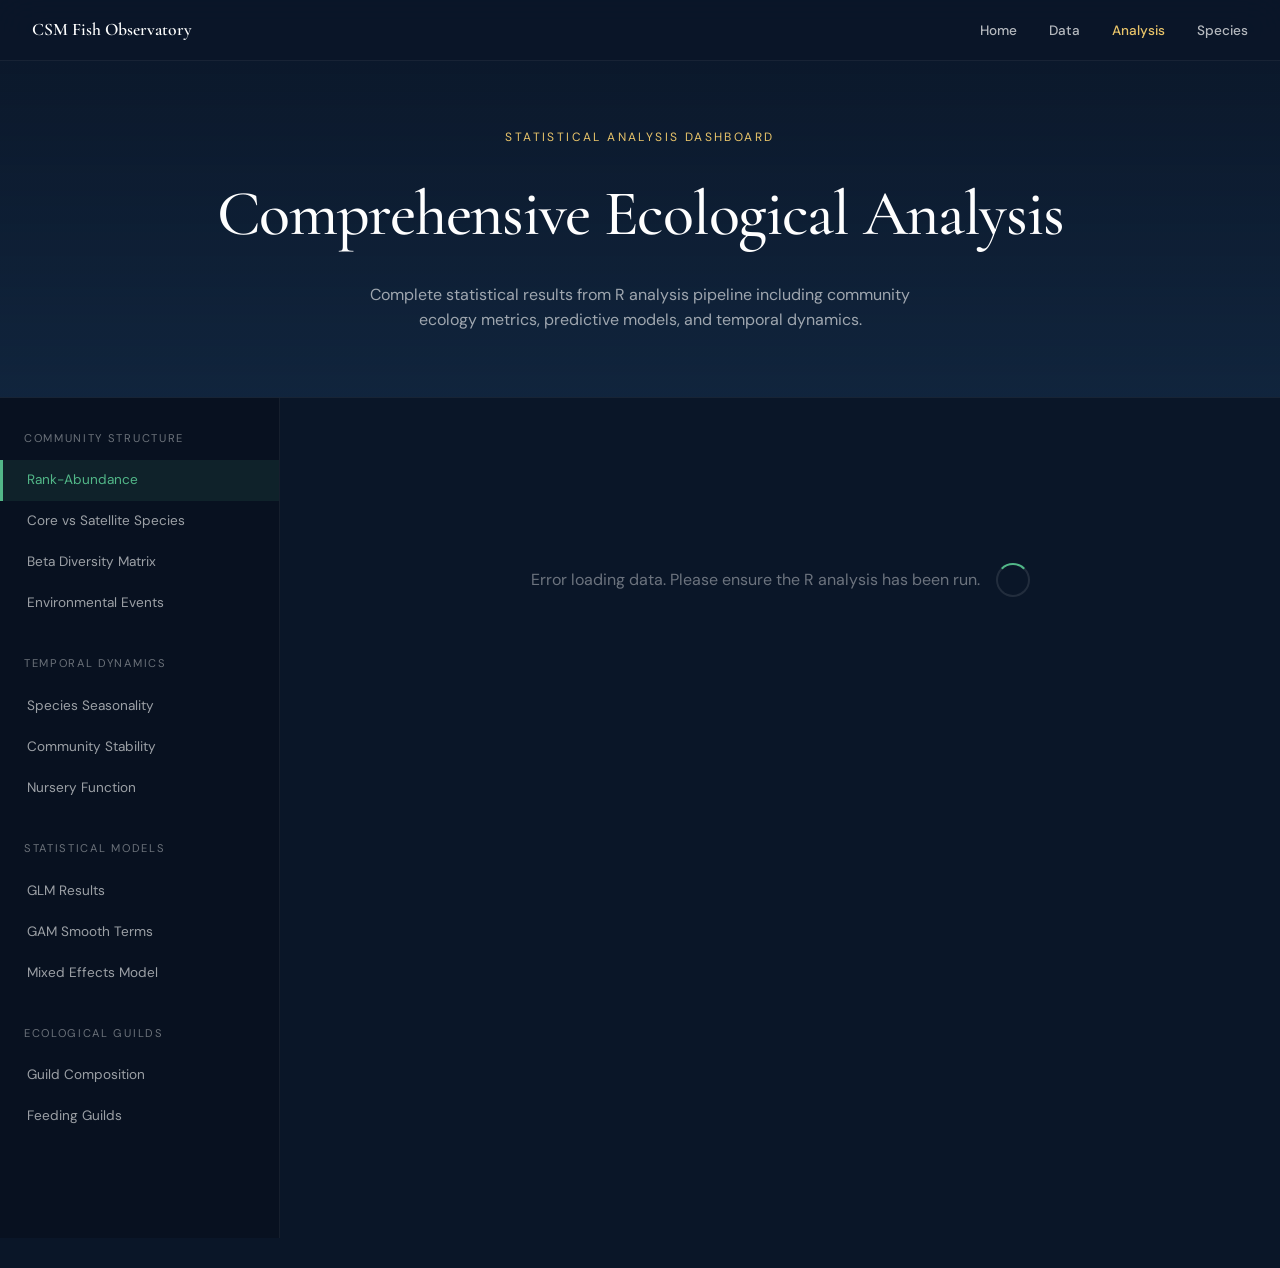
==== analysis.html @ 05df80aa "Add Environmental Events Timeline with impact analysis Research findings: - 2012-2015: California me" ====
<!DOCTYPE html>
<!--
  ╔═══════════════════════════════════════════════════════════════════════════╗
  ║  CARPINTERIA SALT MARSH - COMPREHENSIVE ANALYSIS DASHBOARD                ║
  ║  ─────────────────────────────────────────────────────────────────────────║
  ║  Full statistical analysis from R (vegan, lme4, mgcv)                     ║
  ║  Visualization: D3.js                                                      ║
  ╚═══════════════════════════════════════════════════════════════════════════╝
-->
<html lang="en">
<head>
    <meta charset="UTF-8">
    <meta name="viewport" content="width=device-width, initial-scale=1.0">
    <title>Analysis Dashboard | Carpinteria Salt Marsh Fish Observatory</title>
    <meta name="description" content="Comprehensive statistical analysis of 13 years of fish community data.">

    <link rel="preconnect" href="https://fonts.googleapis.com">
    <link rel="preconnect" href="https://fonts.gstatic.com" crossorigin>
    <link href="https://fonts.googleapis.com/css2?family=Cormorant+Garamond:ital,wght@0,400;0,500;0,600;0,700;1,400&family=DM+Sans:opsz,wght@9..40,300;9..40,400;9..40,500;9..40,600&family=JetBrains+Mono:wght@400;500&display=swap" rel="stylesheet">

    <script src="https://d3js.org/d3.v7.min.js"></script>

    <style>
        :root {
            --navy-deep: #0a1628;
            --navy: #1a3a5c;
            --navy-light: #2d5a87;
            --ocean: #3d7ab3;
            --ocean-light: #68a6d4;
            --sky: #a8d4ef;
            --marsh-dark: #1a4332;
            --marsh: #2d6a4f;
            --marsh-light: #52b788;
            --seagrass: #95d5b2;
            --sand: #e9c46a;
            --sand-light: #f4e4ba;
            --sunset: #f4a261;
            --coral: #e76f51;
            --white: #fefefe;
            --cream: #f8f6f0;
            --gray: #7a7a7a;
            --text: #2c2c2c;
            --font-display: 'Cormorant Garamond', Georgia, serif;
            --font-body: 'DM Sans', -apple-system, sans-serif;
            --font-mono: 'JetBrains Mono', monospace;
            --ease-out-expo: cubic-bezier(0.16, 1, 0.3, 1);
        }

        * { margin: 0; padding: 0; box-sizing: border-box; }
        html { scroll-behavior: smooth; }
        body {
            font-family: var(--font-body);
            background: var(--navy-deep);
            color: var(--white);
            line-height: 1.6;
            min-height: 100vh;
        }

        /* Navigation */
        .nav {
            position: fixed;
            top: 0;
            left: 0;
            right: 0;
            z-index: 1000;
            padding: 1rem 2rem;
            display: flex;
            justify-content: space-between;
            align-items: center;
            background: rgba(10, 22, 40, 0.9);
            backdrop-filter: blur(20px);
            border-bottom: 1px solid rgba(255,255,255,0.06);
        }
        .nav-logo {
            font-family: var(--font-display);
            font-size: 1.1rem;
            font-weight: 600;
            color: var(--white);
            text-decoration: none;
        }
        .nav-links {
            display: flex;
            gap: 2rem;
            list-style: none;
        }
        .nav-links a {
            color: rgba(255,255,255,0.7);
            text-decoration: none;
            font-size: 0.85rem;
            font-weight: 500;
            transition: color 0.3s;
        }
        .nav-links a:hover { color: var(--white); }
        .nav-links a.active { color: var(--sand); }

        /* Hero Header */
        .hero {
            padding: 8rem 2rem 4rem;
            text-align: center;
            background: linear-gradient(180deg, var(--navy-deep) 0%, rgba(26, 58, 92, 0.4) 100%);
            border-bottom: 1px solid rgba(255,255,255,0.06);
        }
        .hero-label {
            font-size: 0.75rem;
            text-transform: uppercase;
            letter-spacing: 0.2em;
            color: var(--sand);
            margin-bottom: 1rem;
        }
        .hero h1 {
            font-family: var(--font-display);
            font-size: clamp(2.5rem, 5vw, 4rem);
            font-weight: 500;
            margin-bottom: 1rem;
            letter-spacing: -0.02em;
        }
        .hero p {
            color: rgba(255,255,255,0.6);
            max-width: 600px;
            margin: 0 auto;
        }

        /* Main Layout */
        .main {
            display: flex;
            min-height: calc(100vh - 200px);
        }

        /* Sidebar Navigation */
        .sidebar {
            width: 280px;
            flex-shrink: 0;
            background: rgba(0,0,0,0.2);
            border-right: 1px solid rgba(255,255,255,0.06);
            padding: 2rem 0;
            position: sticky;
            top: 60px;
            height: calc(100vh - 60px);
            overflow-y: auto;
        }
        .sidebar-section {
            margin-bottom: 2rem;
        }
        .sidebar-title {
            font-size: 0.7rem;
            text-transform: uppercase;
            letter-spacing: 0.15em;
            color: rgba(255,255,255,0.4);
            padding: 0 1.5rem;
            margin-bottom: 0.75rem;
        }
        .sidebar-nav {
            list-style: none;
        }
        .sidebar-nav a {
            display: flex;
            align-items: center;
            gap: 0.75rem;
            padding: 0.6rem 1.5rem;
            color: rgba(255,255,255,0.6);
            text-decoration: none;
            font-size: 0.85rem;
            transition: all 0.25s ease;
            border-left: 3px solid transparent;
        }
        .sidebar-nav a:hover {
            background: rgba(255,255,255,0.03);
            color: var(--white);
        }
        .sidebar-nav a.active {
            background: rgba(82, 183, 136, 0.1);
            color: var(--marsh-light);
            border-left-color: var(--marsh-light);
        }
        .sidebar-nav .icon {
            width: 18px;
            height: 18px;
            opacity: 0.7;
        }

        /* Content Area */
        .content {
            flex: 1;
            padding: 2rem 3rem;
            max-width: 1200px;
        }

        /* Analysis Sections */
        .analysis-section {
            margin-bottom: 4rem;
            opacity: 0;
            transform: translateY(20px);
            animation: fadeInUp 0.6s var(--ease-out-expo) forwards;
        }
        .analysis-section:nth-child(2) { animation-delay: 0.1s; }
        .analysis-section:nth-child(3) { animation-delay: 0.2s; }
        .analysis-section:nth-child(4) { animation-delay: 0.3s; }

        @keyframes fadeInUp {
            to { opacity: 1; transform: translateY(0); }
        }

        .section-header {
            margin-bottom: 1.5rem;
            padding-bottom: 1rem;
            border-bottom: 1px solid rgba(255,255,255,0.08);
        }
        .section-label {
            font-size: 0.7rem;
            text-transform: uppercase;
            letter-spacing: 0.15em;
            color: var(--sand);
            margin-bottom: 0.5rem;
        }
        .section-title {
            font-family: var(--font-display);
            font-size: 1.75rem;
            font-weight: 500;
            margin-bottom: 0.5rem;
        }
        .section-desc {
            color: rgba(255,255,255,0.5);
            font-size: 0.9rem;
        }

        /* Chart Cards */
        .chart-grid {
            display: grid;
            grid-template-columns: repeat(auto-fit, minmax(500px, 1fr));
            gap: 1.5rem;
        }
        .chart-card {
            background: linear-gradient(165deg, rgba(26, 58, 92, 0.3) 0%, rgba(10, 22, 40, 0.5) 100%);
            border: 1px solid rgba(255,255,255,0.06);
            border-radius: 16px;
            padding: 1.5rem;
            position: relative;
            overflow: hidden;
        }
        .chart-card::before {
            content: '';
            position: absolute;
            top: 0;
            left: 0;
            right: 0;
            height: 1px;
            background: linear-gradient(90deg, transparent, rgba(255,255,255,0.1), transparent);
        }
        .chart-card.full-width {
            grid-column: 1 / -1;
        }
        .chart-header {
            display: flex;
            justify-content: space-between;
            align-items: flex-start;
            margin-bottom: 1rem;
        }
        .chart-title {
            font-family: var(--font-display);
            font-size: 1.2rem;
            font-weight: 500;
            margin-bottom: 0.25rem;
        }
        .chart-subtitle {
            font-size: 0.8rem;
            color: rgba(255,255,255,0.5);
        }
        .chart-badge {
            font-size: 0.7rem;
            padding: 0.3rem 0.6rem;
            background: rgba(82, 183, 136, 0.15);
            color: var(--marsh-light);
            border-radius: 20px;
            font-weight: 500;
        }
        .chart-area {
            width: 100%;
            min-height: 300px;
        }

        /* Stats Grid */
        .stats-grid {
            display: grid;
            grid-template-columns: repeat(auto-fit, minmax(200px, 1fr));
            gap: 1rem;
            margin-bottom: 1.5rem;
        }
        .stat-box {
            background: rgba(255,255,255,0.03);
            border: 1px solid rgba(255,255,255,0.06);
            border-radius: 12px;
            padding: 1.25rem;
            text-align: center;
        }
        .stat-value {
            font-family: var(--font-display);
            font-size: 2rem;
            font-weight: 600;
            color: var(--white);
            margin-bottom: 0.25rem;
        }
        .stat-value.highlight { color: var(--marsh-light); }
        .stat-value.warning { color: var(--coral); }
        .stat-label {
            font-size: 0.75rem;
            color: rgba(255,255,255,0.5);
            text-transform: uppercase;
            letter-spacing: 0.05em;
        }

        /* Model Results Table */
        .model-table {
            width: 100%;
            border-collapse: collapse;
            font-size: 0.85rem;
        }
        .model-table th {
            text-align: left;
            padding: 0.75rem 1rem;
            background: rgba(255,255,255,0.03);
            color: rgba(255,255,255,0.7);
            font-weight: 500;
            font-size: 0.75rem;
            text-transform: uppercase;
            letter-spacing: 0.05em;
        }
        .model-table td {
            padding: 0.75rem 1rem;
            border-bottom: 1px solid rgba(255,255,255,0.04);
            color: rgba(255,255,255,0.8);
        }
        .model-table tr:hover td {
            background: rgba(255,255,255,0.02);
        }
        .model-table .significant {
            color: var(--marsh-light);
            font-weight: 600;
        }
        .model-table .code {
            font-family: var(--font-mono);
            font-size: 0.8rem;
            color: var(--sand);
        }

        /* Tooltip */
        .tooltip {
            position: absolute;
            background: rgba(10, 22, 40, 0.95);
            border: 1px solid rgba(255,255,255,0.1);
            border-radius: 8px;
            padding: 0.75rem 1rem;
            font-size: 0.8rem;
            pointer-events: none;
            opacity: 0;
            z-index: 100;
            backdrop-filter: blur(10px);
            box-shadow: 0 8px 32px rgba(0,0,0,0.3);
            max-width: 250px;
        }
        .tooltip.visible { opacity: 1; }
        .tooltip-title {
            font-weight: 600;
            margin-bottom: 0.25rem;
            color: var(--white);
        }
        .tooltip-value {
            color: var(--sand);
            font-family: var(--font-mono);
        }

        /* Legend */
        .legend {
            display: flex;
            flex-wrap: wrap;
            gap: 1.5rem;
            justify-content: center;
            margin-top: 1rem;
            padding-top: 1rem;
            border-top: 1px solid rgba(255,255,255,0.06);
        }
        .legend-item {
            display: flex;
            align-items: center;
            gap: 0.5rem;
            font-size: 0.8rem;
            color: rgba(255,255,255,0.7);
        }
        .legend-dot {
            width: 12px;
            height: 12px;
            border-radius: 3px;
        }

        /* Loading State */
        .loading {
            display: flex;
            align-items: center;
            justify-content: center;
            min-height: 300px;
            color: rgba(255,255,255,0.4);
        }
        .loading::after {
            content: '';
            width: 30px;
            height: 30px;
            border: 2px solid rgba(255,255,255,0.1);
            border-top-color: var(--marsh-light);
            border-radius: 50%;
            animation: spin 1s linear infinite;
            margin-left: 1rem;
        }
        @keyframes spin {
            to { transform: rotate(360deg); }
        }

        /* D3 Chart Styles */
        .axis text {
            fill: rgba(255,255,255,0.5);
            font-size: 11px;
            font-family: var(--font-body);
        }
        .axis line, .axis path {
            stroke: rgba(255,255,255,0.1);
        }
        .grid line {
            stroke: rgba(255,255,255,0.03);
            stroke-dasharray: 2,4;
            stroke-width: 0.5;
        }
        .grid path {
            stroke: none;
        }

        /* Responsive */
        @media (max-width: 1024px) {
            .sidebar { display: none; }
            .content { padding: 1.5rem; }
            .chart-grid { grid-template-columns: 1fr; }
        }
    </style>
</head>
<body>
    <nav class="nav">
        <a href="index.html" class="nav-logo">CSM Fish Observatory</a>
        <ul class="nav-links">
            <li><a href="index.html">Home</a></li>
            <li><a href="index.html#dashboard">Data</a></li>
            <li><a href="analysis.html" class="active">Analysis</a></li>
            <li><a href="index.html#species">Species</a></li>
        </ul>
    </nav>

    <header class="hero">
        <div class="hero-label">Statistical Analysis Dashboard</div>
        <h1>Comprehensive Ecological Analysis</h1>
        <p>Complete statistical results from R analysis pipeline including community ecology metrics, predictive models, and temporal dynamics.</p>
    </header>

    <main class="main">
        <aside class="sidebar">
            <div class="sidebar-section">
                <div class="sidebar-title">Community Structure</div>
                <ul class="sidebar-nav">
                    <li><a href="#rank-abundance" class="active">Rank-Abundance</a></li>
                    <li><a href="#core-satellite">Core vs Satellite Species</a></li>
                    <li><a href="#beta-diversity">Beta Diversity Matrix</a></li>
                    <li><a href="#environmental-events">Environmental Events</a></li>
                </ul>
            </div>
            <div class="sidebar-section">
                <div class="sidebar-title">Temporal Dynamics</div>
                <ul class="sidebar-nav">
                    <li><a href="#seasonality-detail">Species Seasonality</a></li>
                    <li><a href="#stability">Community Stability</a></li>
                    <li><a href="#nursery">Nursery Function</a></li>
                </ul>
            </div>
            <div class="sidebar-section">
                <div class="sidebar-title">Statistical Models</div>
                <ul class="sidebar-nav">
                    <li><a href="#glm">GLM Results</a></li>
                    <li><a href="#gam">GAM Smooth Terms</a></li>
                    <li><a href="#mixed-model">Mixed Effects Model</a></li>
                </ul>
            </div>
            <div class="sidebar-section">
                <div class="sidebar-title">Ecological Guilds</div>
                <ul class="sidebar-nav">
                    <li><a href="#guild-trends">Guild Composition</a></li>
                    <li><a href="#feeding-guilds">Feeding Guilds</a></li>
                </ul>
            </div>
        </aside>

        <div class="content">
            <!-- Rank-Abundance Section -->
            <section class="analysis-section" id="rank-abundance">
                <div class="section-header">
                    <div class="section-label">Community Structure</div>
                    <h2 class="section-title">Rank-Abundance Distribution</h2>
                    <p class="section-desc">Species dominance patterns reveal community structure. Log-linear relationships indicate evenness.</p>
                </div>

                <div class="stats-grid">
                    <div class="stat-box">
                        <div class="stat-value highlight" id="dominance-1">--</div>
                        <div class="stat-label">Top Species</div>
                    </div>
                    <div class="stat-box">
                        <div class="stat-value" id="dominance-3">--</div>
                        <div class="stat-label">Top 3 Species</div>
                    </div>
                    <div class="stat-box">
                        <div class="stat-value" id="dominance-5">--</div>
                        <div class="stat-label">Top 5 Species</div>
                    </div>
                    <div class="stat-box">
                        <div class="stat-value" id="total-species">--</div>
                        <div class="stat-label">Total Species</div>
                    </div>
                </div>

                <div class="chart-card full-width">
                    <div class="chart-header">
                        <div>
                            <div class="chart-title">Log Rank-Abundance Curve</div>
                            <div class="chart-subtitle">Species ranked by total abundance (log scale)</div>
                        </div>
                        <span class="chart-badge">Seine Data</span>
                    </div>
                    <div class="chart-area" id="chart-rank-abundance"></div>
                </div>
            </section>

            <!-- Core vs Satellite Species -->
            <section class="analysis-section" id="core-satellite">
                <div class="section-header">
                    <div class="section-label">Species Persistence</div>
                    <h2 class="section-title">Core vs Satellite Species</h2>
                    <p class="section-desc">Core species (>80% of years) form the stable community backbone. Satellite species (<40%) are occasional visitors.</p>
                </div>

                <div class="chart-grid">
                    <div class="chart-card">
                        <div class="chart-header">
                            <div>
                                <div class="chart-title">Species Classification</div>
                                <div class="chart-subtitle">By temporal occupancy</div>
                            </div>
                        </div>
                        <div class="chart-area" id="chart-core-satellite"></div>
                    </div>
                    <div class="chart-card">
                        <div class="chart-header">
                            <div>
                                <div class="chart-title">Occupancy vs Variability</div>
                                <div class="chart-subtitle">CV by presence frequency</div>
                            </div>
                        </div>
                        <div class="chart-area" id="chart-occupancy-cv"></div>
                    </div>
                </div>
            </section>

            <!-- Beta Diversity Matrix -->
            <section class="analysis-section" id="beta-diversity">
                <div class="section-header">
                    <div class="section-label">Community Dissimilarity</div>
                    <h2 class="section-title">Beta Diversity Matrix</h2>
                    <p class="section-desc">Bray-Curtis dissimilarity between years. Higher values indicate greater community turnover.</p>
                </div>

                <div class="chart-card full-width">
                    <div class="chart-header">
                        <div>
                            <div class="chart-title">Community Dissimilarity Summary</div>
                            <div class="chart-subtitle">Bray-Curtis dissimilarity across all year pairs (0 = identical, 1 = completely different)</div>
                        </div>
                        <span class="chart-badge">Bray-Curtis</span>
                    </div>
                    <div class="chart-area" id="chart-beta-matrix"></div>
                </div>
            </section>

            <!-- Environmental Events Timeline -->
            <section class="analysis-section" id="environmental-events">
                <div class="section-header">
                    <div class="section-label">Disturbance Ecology</div>
                    <h2 class="section-title">Environmental Events & Community Response</h2>
                    <p class="section-desc">Historical disturbance events and their impacts on fish community structure and density.</p>
                </div>

                <div class="chart-card full-width">
                    <div class="chart-header">
                        <div>
                            <div class="chart-title">Fish Density & Major Events Timeline (2012-2024)</div>
                            <div class="chart-subtitle">Vertical bars mark disturbance events; line shows mean density response</div>
                        </div>
                        <span class="chart-badge">Impact Analysis</span>
                    </div>
                    <div class="chart-area" id="chart-events-timeline"></div>
                </div>

                <div class="stats-grid" style="margin-top: 2rem;">
                    <div class="stat-box">
                        <div class="stat-label">Drought Period</div>
                        <div class="stat-value">2012-2015</div>
                        <div class="stat-note">Worst in 1,200 years</div>
                    </div>
                    <div class="stat-box">
                        <div class="stat-label">Mudslide Event</div>
                        <div class="stat-value">Jan 9, 2018</div>
                        <div class="stat-note">15,000+ cubic yards debris</div>
                    </div>
                    <div class="stat-box">
                        <div class="stat-label">Atmospheric Rivers</div>
                        <div class="stat-value">Feb 2024</div>
                        <div class="stat-note">10+ inches rainfall</div>
                    </div>
                    <div class="stat-box">
                        <div class="stat-label">Recovery Observed</div>
                        <div class="stat-value">2024</div>
                        <div class="stat-note">Density rebounded 2.7×</div>
                    </div>
                </div>
            </section>

            <!-- Species Seasonality Detail -->
            <section class="analysis-section" id="seasonality-detail">
                <div class="section-header">
                    <div class="section-label">Temporal Dynamics</div>
                    <h2 class="section-title">Species-Specific Seasonality</h2>
                    <p class="section-desc">Phenological patterns for dominant species showing peak abundance timing.</p>
                </div>

                <div class="chart-card full-width">
                    <div class="chart-header">
                        <div>
                            <div class="chart-title">Monthly Abundance Heatmap</div>
                            <div class="chart-subtitle">Normalized within each species (top 10)</div>
                        </div>
                    </div>
                    <div class="chart-area" id="chart-species-seasonality"></div>
                </div>
            </section>

            <!-- Community Stability -->
            <section class="analysis-section" id="stability">
                <div class="section-header">
                    <div class="section-label">Temporal Dynamics</div>
                    <h2 class="section-title">Interannual Variability</h2>
                    <p class="section-desc">Community stability metrics including turnover rates and coefficient of variation.</p>
                </div>

                <div class="stats-grid">
                    <div class="stat-box">
                        <div class="stat-value" id="community-cv">--</div>
                        <div class="stat-label">Community CV</div>
                    </div>
                    <div class="stat-box">
                        <div class="stat-value" id="mean-turnover">--</div>
                        <div class="stat-label">Mean Turnover</div>
                    </div>
                    <div class="stat-box">
                        <div class="stat-value" id="max-turnover">--</div>
                        <div class="stat-label">Max Turnover</div>
                    </div>
                    <div class="stat-box">
                        <div class="stat-value" id="turnover-trend">--</div>
                        <div class="stat-label">Turnover Trend (r)</div>
                    </div>
                </div>

                <div class="chart-card full-width">
                    <div class="chart-header">
                        <div>
                            <div class="chart-title">Annual Turnover Time Series</div>
                            <div class="chart-subtitle">Bray-Curtis dissimilarity between consecutive years</div>
                        </div>
                    </div>
                    <div class="chart-area" id="chart-turnover"></div>
                </div>
            </section>

            <!-- Nursery Function -->
            <section class="analysis-section" id="nursery">
                <div class="section-header">
                    <div class="section-label">Ecosystem Function</div>
                    <h2 class="section-title">Nursery Habitat Assessment</h2>
                    <p class="section-desc">Marine migrant species use the marsh as nursery habitat. Tracking their proportion indicates ecosystem function.</p>
                </div>

                <div class="chart-card full-width">
                    <div class="chart-header">
                        <div>
                            <div class="chart-title">Nursery Species Proportion Over Time</div>
                            <div class="chart-subtitle">Marine migrants as proportion of total catch</div>
                        </div>
                        <span class="chart-badge">Ecosystem Function</span>
                    </div>
                    <div class="chart-area" id="chart-nursery"></div>
                </div>
            </section>

            <!-- GLM Results -->
            <section class="analysis-section" id="glm">
                <div class="section-header">
                    <div class="section-label">Statistical Models</div>
                    <h2 class="section-title">Generalized Linear Model</h2>
                    <p class="section-desc">GLM testing habitat and temporal effects on fish density.</p>
                </div>

                <div class="chart-card full-width">
                    <div class="chart-header">
                        <div>
                            <div class="chart-title">GLM: density ~ habitat + year</div>
                            <div class="chart-subtitle">Gaussian family, identity link</div>
                        </div>
                    </div>
                    <table class="model-table" id="glm-table">
                        <thead>
                            <tr>
                                <th>Term</th>
                                <th>Estimate</th>
                                <th>Std. Error</th>
                                <th>t value</th>
                                <th>p-value</th>
                            </tr>
                        </thead>
                        <tbody></tbody>
                    </table>
                    <div class="stats-grid" style="margin-top: 1.5rem;">
                        <div class="stat-box">
                            <div class="stat-value" id="glm-r2">--</div>
                            <div class="stat-label">R²</div>
                        </div>
                        <div class="stat-box">
                            <div class="stat-value" id="glm-aic">--</div>
                            <div class="stat-label">AIC</div>
                        </div>
                    </div>
                </div>
            </section>

            <!-- GAM Results -->
            <section class="analysis-section" id="gam">
                <div class="section-header">
                    <div class="section-label">Statistical Models</div>
                    <h2 class="section-title">Generalized Additive Model</h2>
                    <p class="section-desc">GAM with smooth term for non-linear year effects.</p>
                </div>

                <div class="chart-grid">
                    <div class="chart-card">
                        <div class="chart-header">
                            <div>
                                <div class="chart-title">Smooth Term: s(year)</div>
                                <div class="chart-subtitle">Partial effect with 95% CI</div>
                            </div>
                        </div>
                        <div class="chart-area" id="chart-gam-smooth"></div>
                    </div>
                    <div class="chart-card">
                        <div class="chart-header">
                            <div>
                                <div class="chart-title">GAM Diagnostics</div>
                                <div class="chart-subtitle">Model fit statistics</div>
                            </div>
                        </div>
                        <div class="stats-grid" style="height: 100%;">
                            <div class="stat-box">
                                <div class="stat-value highlight" id="gam-dev">--</div>
                                <div class="stat-label">Deviance Explained</div>
                            </div>
                            <div class="stat-box">
                                <div class="stat-value" id="gam-r2">--</div>
                                <div class="stat-label">Adj. R²</div>
                            </div>
                            <div class="stat-box">
                                <div class="stat-value" id="gam-edf">--</div>
                                <div class="stat-label">EDF (year)</div>
                            </div>
                            <div class="stat-box">
                                <div class="stat-value" id="gam-f">--</div>
                                <div class="stat-label">F statistic</div>
                            </div>
                        </div>
                    </div>
                </div>
            </section>

            <!-- Mixed Effects Model -->
            <section class="analysis-section" id="mixed-model">
                <div class="section-header">
                    <div class="section-label">Statistical Models</div>
                    <h2 class="section-title">Mixed Effects Model</h2>
                    <p class="section-desc">Random intercepts for sampling location account for spatial pseudoreplication.</p>
                </div>

                <div class="chart-card full-width">
                    <div class="chart-header">
                        <div>
                            <div class="chart-title">LMM: density ~ habitat + year + (1|location)</div>
                            <div class="chart-subtitle">Random intercepts for sampling sites</div>
                        </div>
                    </div>
                    <div class="chart-grid" style="padding: 1rem 0;">
                        <div class="stats-grid">
                            <div class="stat-box">
                                <div class="stat-value highlight" id="lmm-icc">--</div>
                                <div class="stat-label">ICC</div>
                            </div>
                            <div class="stat-box">
                                <div class="stat-value" id="lmm-loc-var">--</div>
                                <div class="stat-label">Location Variance</div>
                            </div>
                            <div class="stat-box">
                                <div class="stat-value" id="lmm-res-var">--</div>
                                <div class="stat-label">Residual Variance</div>
                            </div>
                            <div class="stat-box">
                                <div class="stat-value" id="lmm-n-loc">--</div>
                                <div class="stat-label">N Locations</div>
                            </div>
                        </div>
                    </div>
                    <div class="chart-area" id="chart-random-effects"></div>
                </div>
            </section>

            <!-- Guild Trends -->
            <section class="analysis-section" id="guild-trends">
                <div class="section-header">
                    <div class="section-label">Ecological Guilds</div>
                    <h2 class="section-title">Guild Composition Over Time</h2>
                    <p class="section-desc">Tracking changes in functional group composition reveals ecosystem shifts.</p>
                </div>

                <div class="chart-grid">
                    <div class="chart-card">
                        <div class="chart-header">
                            <div>
                                <div class="chart-title">Feeding Guild Trends</div>
                                <div class="chart-subtitle">Proportional composition by year</div>
                            </div>
                        </div>
                        <div class="chart-area" id="chart-feeding-trends"></div>
                    </div>
                    <div class="chart-card">
                        <div class="chart-header">
                            <div>
                                <div class="chart-title">Habitat Guild Trends</div>
                                <div class="chart-subtitle">Marine migrants vs residents</div>
                            </div>
                        </div>
                        <div class="chart-area" id="chart-habitat-trends"></div>
                    </div>
                </div>
            </section>

        </div>
    </main>

    <div class="tooltip" id="tooltip">
        <div class="tooltip-title"></div>
        <div class="tooltip-value"></div>
    </div>

    <script>
        // Global data store
        let DATA = null;

        // Color palette
        const COLORS = {
            marsh: '#52b788',
            marshLight: '#95d5b2',
            ocean: '#68a6d4',
            oceanLight: '#a8d4ef',
            sand: '#e9c46a',
            coral: '#e76f51',
            sunset: '#f4a261',
            navy: '#1a3a5c'
        };

        const GUILD_COLORS = {
            'Planktivore': '#68a6d4',
            'Omnivore': '#52b788',
            'Benthivore': '#e9c46a',
            'Piscivore': '#e76f51',
            'Detritivore': '#95d5b2',
            'Marine Migrant': '#3d7ab3',
            'Resident': '#2d6a4f'
        };

        // Tooltip functions
        function showTooltip(event, title, value) {
            const tooltip = document.getElementById('tooltip');
            tooltip.querySelector('.tooltip-title').textContent = title;
            tooltip.querySelector('.tooltip-value').textContent = value;
            tooltip.classList.add('visible');
            tooltip.style.left = (event.pageX + 15) + 'px';
            tooltip.style.top = (event.pageY - 10) + 'px';
        }

        function hideTooltip() {
            document.getElementById('tooltip').classList.remove('visible');
        }

        // Load data and initialize
        document.addEventListener('DOMContentLoaded', async () => {
            try {
                const response = await fetch('outputs/dashboard_data.json');
                DATA = await response.json();
                initializeDashboard();
            } catch (e) {
                console.error('Error loading data:', e);
                document.querySelector('.content').innerHTML =
                    '<div class="loading">Error loading data. Please ensure the R analysis has been run.</div>';
            }
        });

        function initializeDashboard() {
            // Update stats
            updateRankAbundanceStats();
            updateStabilityStats();
            updateModelStats();

            // Render charts
            renderRankAbundance();
            renderCoreSatellite();
            renderOccupancyCV();
            renderBetaMatrix();
            renderEventsTimeline();
            renderSpeciesSeasonality();
            renderTurnoverChart();
            renderNurseryChart();
            renderGAMSmooth();
            renderFeedingGuildTrends();
            renderHabitatGuildTrends();
            renderGLMTable();
            renderRandomEffects();
        }

        function updateRankAbundanceStats() {
            if (DATA.advanced?.rank_abundance) {
                const ra = DATA.advanced.rank_abundance;
                document.getElementById('dominance-1').textContent =
                    (ra.dominance.top_1 * 100).toFixed(1) + '%';
                document.getElementById('dominance-3').textContent =
                    (ra.dominance.top_3 * 100).toFixed(1) + '%';
                document.getElementById('dominance-5').textContent =
                    (ra.dominance.top_5 * 100).toFixed(1) + '%';
                document.getElementById('total-species').textContent = ra.data.length;
            }
        }

        function updateStabilityStats() {
            if (DATA.advanced?.stability) {
                const s = DATA.advanced.stability;
                document.getElementById('community-cv').textContent = s.community_cv?.toFixed(3) || '--';
                document.getElementById('mean-turnover').textContent = s.mean_turnover?.toFixed(3) || '--';
                // Calculate max turnover from data
                const maxTurnover = s.turnover ? Math.max(...s.turnover.map(t => t.turnover)) : 0;
                document.getElementById('max-turnover').textContent = maxTurnover.toFixed(3);
                document.getElementById('turnover-trend').textContent = s.turnover_trend?.toFixed(3) || '--';
            }
        }

        function updateModelStats() {
            // GLM stats
            if (DATA.model_results?.glm) {
                document.getElementById('glm-r2').textContent = DATA.model_results.glm.r_squared.toFixed(3);
                document.getElementById('glm-aic').textContent = DATA.model_results.glm.aic.toFixed(1);
            }

            // GAM stats
            if (DATA.model_results?.gam) {
                const gam = DATA.model_results.gam;
                document.getElementById('gam-dev').textContent = gam.deviance_explained.toFixed(1) + '%';
                document.getElementById('gam-r2').textContent = gam.r_squared.toFixed(3);
                document.getElementById('gam-edf').textContent = gam.smooth_year?.edf?.toFixed(2) || 'N/A';
                document.getElementById('gam-f').textContent = gam.smooth_year?.F_stat?.toFixed(2) || 'N/A';
            }

            // Mixed model stats
            if (DATA.model_results?.mixed_model && !DATA.model_results.mixed_model.error) {
                const mm = DATA.model_results.mixed_model;
                document.getElementById('lmm-icc').textContent = (mm.random_effects.icc * 100).toFixed(1) + '%';
                document.getElementById('lmm-loc-var').textContent = mm.random_effects.location_variance.toFixed(1);
                document.getElementById('lmm-res-var').textContent = mm.random_effects.residual_variance.toFixed(1);
                document.getElementById('lmm-n-loc').textContent = mm.n_locations;
            }
        }

        // ==================== CHART RENDERING FUNCTIONS ====================

        function renderRankAbundance() {
            if (!DATA.advanced?.rank_abundance) return;

            const container = document.getElementById('chart-rank-abundance');
            container.innerHTML = '';

            const data = DATA.advanced.rank_abundance.data;
            const margin = { top: 20, right: 30, bottom: 60, left: 70 };
            const width = container.clientWidth - margin.left - margin.right;
            const height = 350 - margin.top - margin.bottom;

            const svg = d3.select(container).append('svg')
                .attr('width', width + margin.left + margin.right)
                .attr('height', height + margin.top + margin.bottom)
                .append('g')
                .attr('transform', `translate(${margin.left},${margin.top})`);

            // Create gradients and filters
            const defs = svg.append('defs');

            // Line gradient
            const gradient = defs.append('linearGradient')
                .attr('id', 'raGradient')
                .attr('x1', '0%').attr('y1', '0%')
                .attr('x2', '100%').attr('y2', '0%');
            gradient.append('stop').attr('offset', '0%').attr('stop-color', COLORS.marsh).attr('stop-opacity', 1);
            gradient.append('stop').attr('offset', '50%').attr('stop-color', COLORS.ocean).attr('stop-opacity', 1);
            gradient.append('stop').attr('offset', '100%').attr('stop-color', COLORS.sky).attr('stop-opacity', 0.7);

            // Glow filter
            const filter = defs.append('filter').attr('id', 'raGlow');
            filter.append('feGaussianBlur').attr('stdDeviation', '3').attr('result', 'coloredBlur');
            const feMerge = filter.append('feMerge');
            feMerge.append('feMergeNode').attr('in', 'coloredBlur');
            feMerge.append('feMergeNode').attr('in', 'SourceGraphic');

            const x = d3.scaleLinear()
                .domain([1, data.length])
                .range([0, width]);

            const y = d3.scaleLog()
                .domain([d3.min(data, d => d.total_abundance), d3.max(data, d => d.total_abundance)])
                .range([height, 0]);

            // Grid
            svg.append('g').attr('class', 'grid')
                .call(d3.axisLeft(y).tickSize(-width).tickFormat(''));

            // Line
            const line = d3.line()
                .x(d => x(d.rank))
                .y(d => y(d.total_abundance))
                .curve(d3.curveMonotoneX);

            // Shadow line
            svg.append('path')
                .datum(data)
                .attr('fill', 'none')
                .attr('stroke', COLORS.marsh)
                .attr('stroke-width', 4)
                .attr('stroke-opacity', 0.2)
                .attr('d', line)
                .attr('filter', 'url(#raGlow)');

            // Main line with animation
            const path = svg.append('path')
                .datum(data)
                .attr('fill', 'none')
                .attr('stroke', 'url(#raGradient)')
                .attr('stroke-width', 3)
                .attr('stroke-linecap', 'round')
                .attr('d', line);

            // Animate line drawing
            const totalLength = path.node().getTotalLength();
            path.attr('stroke-dasharray', totalLength + ' ' + totalLength)
                .attr('stroke-dashoffset', totalLength)
                .transition()
                .duration(1500)
                .ease(d3.easeCubicOut)
                .attr('stroke-dashoffset', 0);

            // Points with animation
            svg.selectAll('.point')
                .data(data)
                .join('circle')
                .attr('cx', d => x(d.rank))
                .attr('cy', d => y(d.total_abundance))
                .attr('r', 0)
                .attr('fill', d => d.rank <= 5 ? COLORS.sand : COLORS.ocean)
                .attr('stroke', '#0a1628')
                .attr('stroke-width', 2)
                .style('cursor', 'pointer')
                .on('mouseenter', function(event, d) {
                    d3.select(this)
                        .transition().duration(200)
                        .attr('r', d.rank <= 5 ? 10 : 8)
                        .attr('stroke-width', 3);
                    showTooltip(event, `Rank ${d.rank}: ${d.species_code}`,
                        `${d.total_abundance.toLocaleString()} (${(d.proportion * 100).toFixed(1)}%)`);
                })
                .on('mouseleave', function(event, d) {
                    d3.select(this)
                        .transition().duration(200)
                        .attr('r', d.rank <= 5 ? 6 : 4)
                        .attr('stroke-width', 2);
                    hideTooltip();
                })
                .transition()
                .duration(800)
                .delay((d, i) => 1500 + i * 30)
                .ease(d3.easeElasticOut.amplitude(1).period(0.5))
                .attr('r', d => d.rank <= 5 ? 6 : 4);

            // Axes
            svg.append('g')
                .attr('transform', `translate(0,${height})`)
                .call(d3.axisBottom(x).ticks(10));

            svg.append('g')
                .call(d3.axisLeft(y).ticks(5, '.0s'));

            // Labels
            svg.append('text')
                .attr('x', width / 2)
                .attr('y', height + 45)
                .attr('text-anchor', 'middle')
                .attr('fill', 'rgba(255,255,255,0.5)')
                .attr('font-size', '12px')
                .text('Species Rank');

            svg.append('text')
                .attr('transform', 'rotate(-90)')
                .attr('x', -height / 2)
                .attr('y', -55)
                .attr('text-anchor', 'middle')
                .attr('fill', 'rgba(255,255,255,0.5)')
                .attr('font-size', '12px')
                .text('Abundance (log scale)');
        }

        function renderCoreSatellite() {
            if (!DATA.advanced?.core_satellite) return;

            const container = document.getElementById('chart-core-satellite');
            container.innerHTML = '';

            const data = DATA.advanced.core_satellite.summary;
            const margin = { top: 20, right: 20, bottom: 40, left: 100 };
            const width = container.clientWidth - margin.left - margin.right;
            const height = 250 - margin.top - margin.bottom;

            const svg = d3.select(container).append('svg')
                .attr('width', width + margin.left + margin.right)
                .attr('height', height + margin.top + margin.bottom)
                .append('g')
                .attr('transform', `translate(${margin.left},${margin.top})`);

            const colors = { 'Core': COLORS.marsh, 'Common': COLORS.sand, 'Satellite': COLORS.coral };

            const x = d3.scaleLinear()
                .domain([0, d3.max(data, d => d.n_species)])
                .range([0, width]);

            const y = d3.scaleBand()
                .domain(data.map(d => d.category))
                .range([0, height])
                .padding(0.3);

            // Add gradients for bars
            const defs = svg.append('defs');
            ['Core', 'Common', 'Satellite'].forEach(cat => {
                const gradient = defs.append('linearGradient')
                    .attr('id', `csGrad${cat}`)
                    .attr('x1', '0%').attr('y1', '0%')
                    .attr('x2', '100%').attr('y2', '0%');
                gradient.append('stop').attr('offset', '0%').attr('stop-color', colors[cat]).attr('stop-opacity', 0.8);
                gradient.append('stop').attr('offset', '100%').attr('stop-color', colors[cat]).attr('stop-opacity', 1);
            });

            // Bars with glow
            svg.selectAll('.bar')
                .data(data)
                .join('rect')
                .attr('x', 0)
                .attr('y', d => y(d.category))
                .attr('width', 0)
                .attr('height', y.bandwidth())
                .attr('fill', d => `url(#csGrad${d.category})`)
                .attr('rx', 6)
                .style('filter', 'drop-shadow(0 2px 8px rgba(0,0,0,0.3))')
                .transition()
                .duration(1000)
                .delay((d, i) => i * 150)
                .ease(d3.easeCubicOut)
                .attr('width', d => x(d.n_species));

            // Labels
            svg.selectAll('.label')
                .data(data)
                .join('text')
                .attr('x', d => x(d.n_species) + 10)
                .attr('y', d => y(d.category) + y.bandwidth() / 2)
                .attr('dy', '0.35em')
                .attr('fill', 'rgba(255,255,255,0.8)')
                .attr('font-size', '14px')
                .attr('font-weight', '600')
                .text(d => d.n_species + ' species');

            // Axis
            svg.append('g')
                .call(d3.axisLeft(y).tickSize(0).tickPadding(10))
                .selectAll('text')
                .attr('fill', 'rgba(255,255,255,0.8)')
                .attr('font-size', '13px');
        }

        function renderOccupancyCV() {
            if (!DATA.advanced?.core_satellite?.species) return;

            const container = document.getElementById('chart-occupancy-cv');
            container.innerHTML = '';

            const data = DATA.advanced.core_satellite.species.filter(d => d.cv && d.cv < 5);
            const margin = { top: 20, right: 20, bottom: 50, left: 60 };
            const width = container.clientWidth - margin.left - margin.right;
            const height = 250 - margin.top - margin.bottom;

            const svg = d3.select(container).append('svg')
                .attr('width', width + margin.left + margin.right)
                .attr('height', height + margin.top + margin.bottom)
                .append('g')
                .attr('transform', `translate(${margin.left},${margin.top})`);

            const colors = { 'Core': COLORS.marsh, 'Common': COLORS.sand, 'Satellite': COLORS.coral };

            const x = d3.scaleLinear().domain([0, 1]).range([0, width]);
            const y = d3.scaleLinear().domain([0, d3.max(data, d => d.cv)]).range([height, 0]);

            // Add glow effect
            const defs = svg.append('defs');
            const filter = defs.append('filter').attr('id', 'scatterGlow');
            filter.append('feGaussianBlur').attr('stdDeviation', '2').attr('result', 'coloredBlur');
            const feMerge = filter.append('feMerge');
            feMerge.append('feMergeNode').attr('in', 'coloredBlur');
            feMerge.append('feMergeNode').attr('in', 'SourceGraphic');

            // Points with animation and glow
            svg.selectAll('.point')
                .data(data)
                .join('circle')
                .attr('cx', d => x(d.occupancy))
                .attr('cy', d => y(d.cv))
                .attr('r', 0)
                .attr('fill', d => colors[d.category])
                .attr('opacity', 0.8)
                .attr('stroke', d => colors[d.category])
                .attr('stroke-width', 1.5)
                .style('cursor', 'pointer')
                .style('filter', 'url(#scatterGlow)')
                .on('mouseenter', function(event, d) {
                    d3.select(this)
                        .transition().duration(200)
                        .attr('r', 9)
                        .attr('opacity', 1)
                        .attr('stroke-width', 2.5);
                    showTooltip(event, d.species_code, `Occupancy: ${(d.occupancy * 100).toFixed(0)}%, CV: ${d.cv.toFixed(2)}`);
                })
                .on('mouseleave', function() {
                    d3.select(this)
                        .transition().duration(200)
                        .attr('r', 6)
                        .attr('opacity', 0.8)
                        .attr('stroke-width', 1.5);
                    hideTooltip();
                })
                .transition()
                .duration(600)
                .delay((d, i) => i * 40)
                .ease(d3.easeBackOut.overshoot(1.2))
                .attr('r', 6);

            // Axes
            svg.append('g').attr('transform', `translate(0,${height})`).call(d3.axisBottom(x).tickFormat(d3.format('.0%')));
            svg.append('g').call(d3.axisLeft(y));

            svg.append('text').attr('x', width/2).attr('y', height + 40).attr('text-anchor', 'middle')
                .attr('fill', 'rgba(255,255,255,0.5)').attr('font-size', '11px').text('Temporal Occupancy');
            svg.append('text').attr('transform', 'rotate(-90)').attr('x', -height/2).attr('y', -45)
                .attr('text-anchor', 'middle').attr('fill', 'rgba(255,255,255,0.5)').attr('font-size', '11px').text('CV');
        }

        function renderBetaMatrix() {
            if (!DATA.model_results?.beta_diversity) return;

            const container = document.getElementById('chart-beta-matrix');
            container.innerHTML = '';

            const beta = DATA.model_results.beta_diversity;

            // Create simple bar chart showing dissimilarity range
            const data = [
                { label: 'Mean', value: beta.mean_dissimilarity, color: COLORS.ocean },
                { label: 'Maximum', value: beta.max_dissimilarity, color: COLORS.coral },
                { label: 'Minimum', value: beta.min_dissimilarity, color: COLORS.marsh }
            ];

            const margin = { top: 20, right: 30, bottom: 50, left: 120 };
            const width = Math.min(container.clientWidth - margin.left - margin.right, 500);
            const height = 200 - margin.top - margin.bottom;

            const svg = d3.select(container).append('svg')
                .attr('width', width + margin.left + margin.right)
                .attr('height', height + margin.top + margin.bottom)
                .append('g')
                .attr('transform', `translate(${margin.left},${margin.top})`);

            const x = d3.scaleLinear()
                .domain([0, 1])
                .range([0, width]);

            const y = d3.scaleBand()
                .domain(data.map(d => d.label))
                .range([0, height])
                .padding(0.3);

            // Add gradient for bars
            const defs = svg.append('defs');
            data.forEach(d => {
                const gradient = defs.append('linearGradient')
                    .attr('id', `betaGrad${d.label}`)
                    .attr('x1', '0%').attr('y1', '0%')
                    .attr('x2', '100%').attr('y2', '0%');
                gradient.append('stop').attr('offset', '0%').attr('stop-color', d.color).attr('stop-opacity', 0.7);
                gradient.append('stop').attr('offset', '100%').attr('stop-color', d.color).attr('stop-opacity', 1);
            });

            // Bars
            svg.selectAll('.bar')
                .data(data)
                .join('rect')
                .attr('x', 0)
                .attr('y', d => y(d.label))
                .attr('width', 0)
                .attr('height', y.bandwidth())
                .attr('fill', d => `url(#betaGrad${d.label})`)
                .attr('rx', 6)
                .style('filter', 'drop-shadow(0 2px 6px rgba(0,0,0,0.3))')
                .transition()
                .duration(1000)
                .delay((d, i) => i * 150)
                .ease(d3.easeCubicOut)
                .attr('width', d => x(d.value));

            // Value labels
            svg.selectAll('.value-label')
                .data(data)
                .join('text')
                .attr('x', d => x(d.value) + 10)
                .attr('y', d => y(d.label) + y.bandwidth() / 2)
                .attr('dy', '0.35em')
                .attr('fill', 'rgba(255,255,255,0.8)')
                .attr('font-size', '13px')
                .attr('font-weight', '600')
                .style('opacity', 0)
                .text(d => d.value.toFixed(3))
                .transition()
                .duration(500)
                .delay((d, i) => i * 150 + 1000)
                .style('opacity', 1);

            // Axis
            svg.append('g')
                .attr('transform', `translate(0,${height})`)
                .call(d3.axisBottom(x).ticks(5));

            svg.append('g')
                .call(d3.axisLeft(y).tickSize(0).tickPadding(10))
                .selectAll('text')
                .attr('fill', 'rgba(255,255,255,0.8)')
                .attr('font-size', '13px');

            svg.append('text')
                .attr('x', width / 2)
                .attr('y', height + 40)
                .attr('text-anchor', 'middle')
                .attr('fill', 'rgba(255,255,255,0.5)')
                .attr('font-size', '11px')
                .text('Bray-Curtis Dissimilarity');
        }

        function renderEventsTimeline() {
            if (!DATA.model_results?.temporal_trends?.by_year) return;

            const container = document.getElementById('chart-events-timeline');
            container.innerHTML = '';

            // Event data with impacts
            const events = [
                { year: 2013, label: 'Drought Intensifies', type: 'drought', color: COLORS.sunset, impact: 'Exceptional drought declared' },
                { year: 2014.5, label: 'Peak Drought', type: 'drought', color: COLORS.coral, impact: '100% severe drought' },
                { year: 2015.8, label: 'El Niño', type: 'storm', color: COLORS.ocean, impact: '76% above normal erosion' },
                { year: 2018.02, label: 'Montecito Mudslide', type: 'mudslide', color: COLORS.marsh_dark, impact: '15,000 yd³ debris deposited' },
                { year: 2024.13, label: 'Atmospheric Rivers', type: 'storm', color: COLORS.sky, impact: '10+ inches rainfall' }
            ];

            const yearData = DATA.model_results.temporal_trends.by_year;
            const margin = { top: 40, right: 30, bottom: 60, left: 70 };
            const width = container.clientWidth - margin.left - margin.right;
            const height = 350 - margin.top - margin.bottom;

            const svg = d3.select(container).append('svg')
                .attr('width', width + margin.left + margin.right)
                .attr('height', height + margin.top + margin.bottom)
                .append('g')
                .attr('transform', `translate(${margin.left},${margin.top})`);

            const x = d3.scaleLinear()
                .domain([2012, 2024])
                .range([0, width]);

            const maxDensity = d3.max(yearData, d => Math.max(d.tc_density, d.mc_density));
            const y = d3.scaleLinear()
                .domain([0, maxDensity * 1.1])
                .range([height, 0]);

            // Add gradient for line
            const defs = svg.append('defs');
            const gradient = defs.append('linearGradient')
                .attr('id', 'densityGradient')
                .attr('x1', '0%').attr('y1', '0%')
                .attr('x2', '100%').attr('y2', '0%');
            gradient.append('stop').attr('offset', '0%').attr('stop-color', COLORS.marsh).attr('stop-opacity', 0.8);
            gradient.append('stop').attr('offset', '50%').attr('stop-color', COLORS.ocean).attr('stop-opacity', 0.9);
            gradient.append('stop').attr('offset', '100%').attr('stop-color', COLORS.sand).attr('stop-opacity', 1);

            // Grid
            svg.append('g').attr('class', 'grid')
                .call(d3.axisLeft(y).tickSize(-width).tickFormat(''));

            // Event markers (vertical bars)
            events.forEach(event => {
                const eventX = x(event.year);

                // Background bar
                svg.append('rect')
                    .attr('x', eventX - 3)
                    .attr('y', 0)
                    .attr('width', 6)
                    .attr('height', height)
                    .attr('fill', event.color)
                    .attr('opacity', 0)
                    .style('cursor', 'pointer')
                    .on('mouseenter', function(e) {
                        d3.select(this).attr('opacity', 0.15);
                        showTooltip(e, event.label, event.impact);
                    })
                    .on('mouseleave', function() {
                        d3.select(this).attr('opacity', 0);
                        hideTooltip();
                    })
                    .transition()
                    .duration(800)
                    .delay(1000)
                    .attr('opacity', 0.12);

                // Event marker line
                svg.append('line')
                    .attr('x1', eventX)
                    .attr('x2', eventX)
                    .attr('y1', height)
                    .attr('y2', 0)
                    .attr('stroke', event.color)
                    .attr('stroke-width', 2)
                    .attr('stroke-dasharray', '4,4')
                    .attr('opacity', 0)
                    .transition()
                    .duration(600)
                    .delay(1200)
                    .attr('opacity', 0.6);

                // Event label
                svg.append('text')
                    .attr('x', eventX)
                    .attr('y', -10)
                    .attr('text-anchor', 'middle')
                    .attr('fill', event.color)
                    .attr('font-size', '10px')
                    .attr('font-weight', '600')
                    .style('opacity', 0)
                    .text(event.label)
                    .transition()
                    .duration(400)
                    .delay(1400)
                    .style('opacity', 1);
            });

            // Calculate mean density across both habitats
            const meanData = yearData.map(d => ({
                year: d.year,
                density: (d.tc_density + d.mc_density) / 2
            }));

            // Density line
            const line = d3.line()
                .x(d => x(d.year))
                .y(d => y(d.density))
                .curve(d3.curveMonotoneX);

            // Shadow line
            svg.append('path')
                .datum(meanData)
                .attr('fill', 'none')
                .attr('stroke', COLORS.ocean)
                .attr('stroke-width', 5)
                .attr('stroke-opacity', 0.15)
                .attr('d', line)
                .attr('filter', 'blur(4px)');

            // Main line with animation
            const path = svg.append('path')
                .datum(meanData)
                .attr('fill', 'none')
                .attr('stroke', 'url(#densityGradient)')
                .attr('stroke-width', 3.5)
                .attr('stroke-linecap', 'round')
                .attr('d', line);

            const totalLength = path.node().getTotalLength();
            path.attr('stroke-dasharray', totalLength + ' ' + totalLength)
                .attr('stroke-dashoffset', totalLength)
                .transition()
                .duration(2000)
                .ease(d3.easeCubicInOut)
                .attr('stroke-dashoffset', 0);

            // Data points
            svg.selectAll('.data-point')
                .data(meanData)
                .join('circle')
                .attr('cx', d => x(d.year))
                .attr('cy', d => y(d.density))
                .attr('r', 0)
                .attr('fill', COLORS.sand)
                .attr('stroke', '#0a1628')
                .attr('stroke-width', 2)
                .style('cursor', 'pointer')
                .on('mouseenter', function(event, d) {
                    d3.select(this).transition().duration(200).attr('r', 8);
                    showTooltip(event, `Year ${d.year}`, `Mean Density: ${d.density.toFixed(1)} fish/m²`);
                })
                .on('mouseleave', function() {
                    d3.select(this).transition().duration(200).attr('r', 5);
                    hideTooltip();
                })
                .transition()
                .duration(600)
                .delay((d, i) => 2000 + i * 80)
                .ease(d3.easeBackOut.overshoot(1.2))
                .attr('r', 5);

            // Axes
            svg.append('g')
                .attr('transform', `translate(0,${height})`)
                .call(d3.axisBottom(x).tickFormat(d3.format('d')));

            svg.append('g')
                .call(d3.axisLeft(y));

            svg.append('text')
                .attr('x', width / 2)
                .attr('y', height + 50)
                .attr('text-anchor', 'middle')
                .attr('fill', 'rgba(255,255,255,0.5)')
                .attr('font-size', '11px')
                .text('Year');

            svg.append('text')
                .attr('transform', 'rotate(-90)')
                .attr('x', -height / 2)
                .attr('y', -50)
                .attr('text-anchor', 'middle')
                .attr('fill', 'rgba(255,255,255,0.5)')
                .attr('font-size', '11px')
                .text('Mean Fish Density (fish/m²)');
        }

        function renderSpeciesSeasonality() {
            if (!DATA.advanced?.seasonality?.species_peaks) return;

            const container = document.getElementById('chart-species-seasonality');
            container.innerHTML = '';

            // Use the heatmap data from the main charts if available
            const heatmapData = DATA.charts?.heatmap;
            if (!heatmapData) return;

            const margin = { top: 20, right: 20, bottom: 60, left: 120 };
            const width = container.clientWidth - margin.left - margin.right;
            const height = 300 - margin.top - margin.bottom;

            const svg = d3.select(container).append('svg')
                .attr('width', width + margin.left + margin.right)
                .attr('height', height + margin.top + margin.bottom)
                .append('g')
                .attr('transform', `translate(${margin.left},${margin.top})`);

            const species = [...new Set(heatmapData.map(d => d.species_code))];
            const years = [...new Set(heatmapData.map(d => d.year))].sort();

            const cellWidth = width / years.length;
            const cellHeight = height / species.length;

            const colorScale = d3.scaleSequential(d3.interpolateViridis).domain([0, 1]);

            // Cells
            heatmapData.forEach(d => {
                const xi = years.indexOf(d.year);
                const yi = species.indexOf(d.species_code);

                svg.append('rect')
                    .attr('x', xi * cellWidth)
                    .attr('y', yi * cellHeight)
                    .attr('width', cellWidth - 1)
                    .attr('height', cellHeight - 1)
                    .attr('fill', colorScale(d.normalized))
                    .attr('rx', 2)
                    .on('mouseenter', function(event) {
                        showTooltip(event, `${d.species_code} (${d.year})`,
                            `Count: ${d.count.toLocaleString()}, Normalized: ${d.normalized.toFixed(2)}`);
                    })
                    .on('mouseleave', hideTooltip);
            });

            // Y axis (species)
            svg.selectAll('.y-label')
                .data(species)
                .join('text')
                .attr('x', -5)
                .attr('y', (d, i) => i * cellHeight + cellHeight / 2)
                .attr('dy', '0.35em')
                .attr('text-anchor', 'end')
                .attr('fill', 'rgba(255,255,255,0.7)')
                .attr('font-size', '11px')
                .text(d => d);

            // X axis (years)
            svg.selectAll('.x-label')
                .data(years)
                .join('text')
                .attr('x', (d, i) => i * cellWidth + cellWidth / 2)
                .attr('y', height + 15)
                .attr('text-anchor', 'middle')
                .attr('fill', 'rgba(255,255,255,0.6)')
                .attr('font-size', '10px')
                .attr('transform', (d, i) => `rotate(-45, ${i * cellWidth + cellWidth / 2}, ${height + 15})`)
                .text(d => d);
        }

        function renderTurnoverChart() {
            if (!DATA.advanced?.stability?.turnover) return;

            const container = document.getElementById('chart-turnover');
            container.innerHTML = '';

            const data = DATA.advanced.stability.turnover;
            const margin = { top: 20, right: 30, bottom: 50, left: 60 };
            const width = container.clientWidth - margin.left - margin.right;
            const height = 280 - margin.top - margin.bottom;

            const svg = d3.select(container).append('svg')
                .attr('width', width + margin.left + margin.right)
                .attr('height', height + margin.top + margin.bottom)
                .append('g')
                .attr('transform', `translate(${margin.left},${margin.top})`);

            const x = d3.scaleLinear()
                .domain(d3.extent(data, d => d.year))
                .range([0, width]);

            const y = d3.scaleLinear()
                .domain([0, 1])
                .range([height, 0]);

            // Mean line
            const meanTurnover = d3.mean(data, d => d.turnover);
            svg.append('line')
                .attr('x1', 0).attr('x2', width)
                .attr('y1', y(meanTurnover)).attr('y2', y(meanTurnover))
                .attr('stroke', COLORS.sand)
                .attr('stroke-dasharray', '5,5')
                .attr('opacity', 0.7);

            // Area
            const area = d3.area()
                .x(d => x(d.year))
                .y0(height)
                .y1(d => y(d.turnover))
                .curve(d3.curveMonotoneX);

            svg.append('path')
                .datum(data)
                .attr('fill', 'url(#turnoverGradient)')
                .attr('d', area);

            // Gradient
            const defs = svg.append('defs');
            const grad = defs.append('linearGradient')
                .attr('id', 'turnoverGradient')
                .attr('x1', '0%').attr('y1', '0%').attr('x2', '0%').attr('y2', '100%');
            grad.append('stop').attr('offset', '0%').attr('stop-color', 'rgba(231, 111, 81, 0.4)');
            grad.append('stop').attr('offset', '100%').attr('stop-color', 'rgba(231, 111, 81, 0)');

            // Line
            const line = d3.line()
                .x(d => x(d.year))
                .y(d => y(d.turnover))
                .curve(d3.curveMonotoneX);

            svg.append('path')
                .datum(data)
                .attr('fill', 'none')
                .attr('stroke', COLORS.coral)
                .attr('stroke-width', 3)
                .attr('d', line);

            // Points
            svg.selectAll('.point')
                .data(data)
                .join('circle')
                .attr('cx', d => x(d.year))
                .attr('cy', d => y(d.turnover))
                .attr('r', 5)
                .attr('fill', COLORS.coral)
                .attr('stroke', '#0a1628')
                .attr('stroke-width', 2)
                .on('mouseenter', function(event, d) {
                    d3.select(this).attr('r', 8);
                    showTooltip(event, `${d.year-1}→${d.year}`, `Turnover: ${d.turnover.toFixed(3)}`);
                })
                .on('mouseleave', function() {
                    d3.select(this).attr('r', 5);
                    hideTooltip();
                });

            // Axes
            svg.append('g').attr('transform', `translate(0,${height})`)
                .call(d3.axisBottom(x).tickFormat(d3.format('d')));
            svg.append('g').call(d3.axisLeft(y));

            svg.append('text').attr('x', width/2).attr('y', height + 40).attr('text-anchor', 'middle')
                .attr('fill', 'rgba(255,255,255,0.5)').attr('font-size', '12px').text('Year');
        }

        function renderNurseryChart() {
            if (!DATA.advanced?.nursery) return;

            const container = document.getElementById('chart-nursery');
            container.innerHTML = '';

            const data = DATA.advanced.nursery;
            const margin = { top: 20, right: 30, bottom: 50, left: 60 };
            const width = container.clientWidth - margin.left - margin.right;
            const height = 280 - margin.top - margin.bottom;

            const svg = d3.select(container).append('svg')
                .attr('width', width + margin.left + margin.right)
                .attr('height', height + margin.top + margin.bottom)
                .append('g')
                .attr('transform', `translate(${margin.left},${margin.top})`);

            const x = d3.scaleLinear().domain(d3.extent(data, d => d.year)).range([0, width]);
            const y = d3.scaleLinear().domain([0, 1]).range([height, 0]);

            // Mean line
            const meanProp = d3.mean(data, d => d.nursery_proportion);
            svg.append('line')
                .attr('x1', 0).attr('x2', width)
                .attr('y1', y(meanProp)).attr('y2', y(meanProp))
                .attr('stroke', COLORS.sand)
                .attr('stroke-dasharray', '5,5');

            // Area
            const area = d3.area()
                .x(d => x(d.year))
                .y0(height)
                .y1(d => y(d.nursery_proportion))
                .curve(d3.curveMonotoneX);

            const defs = svg.append('defs');
            const grad = defs.append('linearGradient')
                .attr('id', 'nurseryGrad').attr('x1', '0%').attr('y1', '0%').attr('x2', '0%').attr('y2', '100%');
            grad.append('stop').attr('offset', '0%').attr('stop-color', 'rgba(61, 122, 179, 0.4)');
            grad.append('stop').attr('offset', '100%').attr('stop-color', 'rgba(61, 122, 179, 0)');

            svg.append('path').datum(data).attr('fill', 'url(#nurseryGrad)').attr('d', area);

            // Line
            const line = d3.line().x(d => x(d.year)).y(d => y(d.nursery_proportion)).curve(d3.curveMonotoneX);
            svg.append('path').datum(data).attr('fill', 'none').attr('stroke', COLORS.ocean)
                .attr('stroke-width', 3).attr('d', line);

            // Points
            svg.selectAll('.point').data(data).join('circle')
                .attr('cx', d => x(d.year)).attr('cy', d => y(d.nursery_proportion))
                .attr('r', 5).attr('fill', COLORS.ocean).attr('stroke', '#0a1628').attr('stroke-width', 2)
                .on('mouseenter', function(event, d) {
                    d3.select(this).attr('r', 8);
                    showTooltip(event, d.year, `${(d.nursery_proportion * 100).toFixed(1)}% marine migrants`);
                })
                .on('mouseleave', function() { d3.select(this).attr('r', 5); hideTooltip(); });

            svg.append('g').attr('transform', `translate(0,${height})`).call(d3.axisBottom(x).tickFormat(d3.format('d')));
            svg.append('g').call(d3.axisLeft(y).tickFormat(d3.format('.0%')));
        }

        function renderGAMSmooth() {
            if (!DATA.model_results?.gam?.predictions) return;

            const container = document.getElementById('chart-gam-smooth');
            container.innerHTML = '';

            const pred = DATA.model_results.gam.predictions;
            const data = pred.years.map((y, i) => ({
                year: y,
                fitted: pred.fitted[i],
                se: pred.se[i]
            }));

            const margin = { top: 20, right: 20, bottom: 50, left: 60 };
            const width = container.clientWidth - margin.left - margin.right;
            const height = 250 - margin.top - margin.bottom;

            const svg = d3.select(container).append('svg')
                .attr('width', width + margin.left + margin.right)
                .attr('height', height + margin.top + margin.bottom)
                .append('g')
                .attr('transform', `translate(${margin.left},${margin.top})`);

            const x = d3.scaleLinear().domain(d3.extent(data, d => d.year)).range([0, width]);
            const yMax = d3.max(data, d => d.fitted + 2 * d.se);
            const y = d3.scaleLinear().domain([0, yMax]).range([height, 0]);

            // Add gradient
            const defs = svg.append('defs');
            const gradient = defs.append('linearGradient')
                .attr('id', 'gamGradient')
                .attr('x1', '0%').attr('y1', '0%')
                .attr('x2', '100%').attr('y2', '0%');
            gradient.append('stop').attr('offset', '0%').attr('stop-color', COLORS.sand).attr('stop-opacity', 0.8);
            gradient.append('stop').attr('offset', '50%').attr('stop-color', COLORS.sunset).attr('stop-opacity', 0.9);
            gradient.append('stop').attr('offset', '100%').attr('stop-color', COLORS.coral).attr('stop-opacity', 1);

            // Confidence band
            const area = d3.area()
                .x(d => x(d.year))
                .y0(d => y(d.fitted - 1.96 * d.se))
                .y1(d => y(d.fitted + 1.96 * d.se))
                .curve(d3.curveMonotoneX);

            svg.append('path')
                .datum(data)
                .attr('fill', 'rgba(82, 183, 136, 0.15)')
                .attr('d', area)
                .style('opacity', 0)
                .transition()
                .duration(1000)
                .style('opacity', 1);

            // Shadow line
            const line = d3.line().x(d => x(d.year)).y(d => y(d.fitted)).curve(d3.curveMonotoneX);
            svg.append('path').datum(data).attr('fill', 'none').attr('stroke', COLORS.sand)
                .attr('stroke-width', 5).attr('stroke-opacity', 0.15).attr('d', line)
                .attr('filter', 'blur(4px)');

            // Main line with animation
            const mainPath = svg.append('path').datum(data).attr('fill', 'none')
                .attr('stroke', 'url(#gamGradient)')
                .attr('stroke-width', 3.5)
                .attr('stroke-linecap', 'round')
                .attr('d', line);

            const totalLength = mainPath.node().getTotalLength();
            mainPath.attr('stroke-dasharray', totalLength + ' ' + totalLength)
                .attr('stroke-dashoffset', totalLength)
                .transition()
                .duration(1800)
                .ease(d3.easeCubicInOut)
                .attr('stroke-dashoffset', 0);

            svg.append('g').attr('transform', `translate(0,${height})`).call(d3.axisBottom(x).tickFormat(d3.format('d')));
            svg.append('g').call(d3.axisLeft(y));

            svg.append('text').attr('x', width/2).attr('y', height + 40).attr('text-anchor', 'middle')
                .attr('fill', 'rgba(255,255,255,0.5)').attr('font-size', '11px').text('Year');
        }

        function renderGLMTable() {
            if (!DATA.model_results?.glm) return;

            const glm = DATA.model_results.glm;
            const tbody = document.querySelector('#glm-table tbody');
            tbody.innerHTML = '';

            const terms = [
                { name: '(Intercept)', estimate: glm.coefficients.intercept, p: glm.p_values.intercept },
                { name: 'habitat', estimate: glm.coefficients.habitat_effect, p: glm.p_values.habitat },
                { name: 'year', estimate: glm.coefficients.year_effect, p: glm.p_values.year }
            ];

            terms.forEach(t => {
                const row = document.createElement('tr');
                const est = t.estimate != null ? t.estimate.toFixed(3) : 'N/A';
                const pVal = t.p != null ? (t.p < 0.001 ? '<0.001' : t.p.toFixed(4)) : 'N/A';
                const isSignificant = t.p != null && t.p < 0.05;
                row.innerHTML = `
                    <td class="code">${t.name}</td>
                    <td>${est}</td>
                    <td>--</td>
                    <td>--</td>
                    <td class="${isSignificant ? 'significant' : ''}">${pVal}</td>
                `;
                tbody.appendChild(row);
            });
        }

        function renderFeedingGuildTrends() {
            if (!DATA.advanced?.guilds?.feeding_trends) return;

            const container = document.getElementById('chart-feeding-trends');
            container.innerHTML = '';

            const data = DATA.advanced.guilds.feeding_trends;
            const guilds = [...new Set(data.map(d => d.feeding_guild))];
            const years = [...new Set(data.map(d => d.year))].sort();

            const margin = { top: 20, right: 100, bottom: 50, left: 50 };
            const width = container.clientWidth - margin.left - margin.right;
            const height = 280 - margin.top - margin.bottom;

            const svg = d3.select(container).append('svg')
                .attr('width', width + margin.left + margin.right)
                .attr('height', height + margin.top + margin.bottom)
                .append('g')
                .attr('transform', `translate(${margin.left},${margin.top})`);

            const x = d3.scaleLinear().domain(d3.extent(years)).range([0, width]);
            const y = d3.scaleLinear().domain([0, 1]).range([height, 0]);

            const stack = d3.stack()
                .keys(guilds)
                .value((d, key) => {
                    const match = data.find(r => r.year === d.year && r.feeding_guild === key);
                    return match ? match.proportion : 0;
                });

            const yearData = years.map(y => ({ year: y }));
            const series = stack(yearData);

            const area = d3.area()
                .x(d => x(d.data.year))
                .y0(d => y(d[0]))
                .y1(d => y(d[1]))
                .curve(d3.curveMonotoneX);

            svg.selectAll('.layer')
                .data(series)
                .join('path')
                .attr('fill', d => GUILD_COLORS[d.key] || COLORS.gray)
                .attr('d', area)
                .attr('opacity', 0.8);

            svg.append('g').attr('transform', `translate(0,${height})`).call(d3.axisBottom(x).tickFormat(d3.format('d')));
            svg.append('g').call(d3.axisLeft(y).tickFormat(d3.format('.0%')));

            // Legend
            const legend = svg.append('g').attr('transform', `translate(${width + 10}, 0)`);
            guilds.forEach((g, i) => {
                legend.append('rect').attr('x', 0).attr('y', i * 20).attr('width', 12).attr('height', 12)
                    .attr('fill', GUILD_COLORS[g] || COLORS.gray).attr('rx', 2);
                legend.append('text').attr('x', 18).attr('y', i * 20 + 10)
                    .attr('fill', 'rgba(255,255,255,0.7)').attr('font-size', '10px').text(g);
            });
        }

        function renderHabitatGuildTrends() {
            if (!DATA.advanced?.guilds?.habitat_trends) return;

            const container = document.getElementById('chart-habitat-trends');
            container.innerHTML = '';

            const data = DATA.advanced.guilds.habitat_trends;
            const guilds = [...new Set(data.map(d => d.habitat_guild))];
            const years = [...new Set(data.map(d => d.year))].sort();

            const margin = { top: 20, right: 100, bottom: 50, left: 50 };
            const width = container.clientWidth - margin.left - margin.right;
            const height = 280 - margin.top - margin.bottom;

            const svg = d3.select(container).append('svg')
                .attr('width', width + margin.left + margin.right)
                .attr('height', height + margin.top + margin.bottom)
                .append('g')
                .attr('transform', `translate(${margin.left},${margin.top})`);

            const x = d3.scaleLinear().domain(d3.extent(years)).range([0, width]);
            const y = d3.scaleLinear().domain([0, 1]).range([height, 0]);

            guilds.forEach(guild => {
                const guildData = data.filter(d => d.habitat_guild === guild);
                const line = d3.line().x(d => x(d.year)).y(d => y(d.proportion)).curve(d3.curveMonotoneX);

                svg.append('path').datum(guildData).attr('fill', 'none')
                    .attr('stroke', GUILD_COLORS[guild]).attr('stroke-width', 3).attr('d', line);

                svg.selectAll(`.point-${guild}`).data(guildData).join('circle')
                    .attr('cx', d => x(d.year)).attr('cy', d => y(d.proportion))
                    .attr('r', 4).attr('fill', GUILD_COLORS[guild]);
            });

            svg.append('g').attr('transform', `translate(0,${height})`).call(d3.axisBottom(x).tickFormat(d3.format('d')));
            svg.append('g').call(d3.axisLeft(y).tickFormat(d3.format('.0%')));

            // Legend
            const legend = svg.append('g').attr('transform', `translate(${width + 10}, 0)`);
            guilds.forEach((g, i) => {
                legend.append('rect').attr('x', 0).attr('y', i * 20).attr('width', 12).attr('height', 12)
                    .attr('fill', GUILD_COLORS[g]).attr('rx', 2);
                legend.append('text').attr('x', 18).attr('y', i * 20 + 10)
                    .attr('fill', 'rgba(255,255,255,0.7)').attr('font-size', '10px').text(g);
            });
        }

        function renderRandomEffects() {
            // Placeholder for random effects visualization
            const container = document.getElementById('chart-random-effects');
            if (!DATA.model_results?.mixed_model || DATA.model_results.mixed_model.error) {
                container.innerHTML = '<div style="text-align:center;color:rgba(255,255,255,0.4);padding:2rem;">Mixed model not available (insufficient locations)</div>';
                return;
            }
            container.innerHTML = '<div style="text-align:center;color:rgba(255,255,255,0.4);padding:2rem;">Random effects caterpillar plot available in R output</div>';
        }

        // Sidebar navigation highlighting
        document.querySelectorAll('.sidebar-nav a').forEach(link => {
            link.addEventListener('click', function(e) {
                document.querySelectorAll('.sidebar-nav a').forEach(l => l.classList.remove('active'));
                this.classList.add('active');
            });
        });

        // Intersection observer for active section highlighting
        const observer = new IntersectionObserver((entries) => {
            entries.forEach(entry => {
                if (entry.isIntersecting) {
                    const id = entry.target.id;
                    document.querySelectorAll('.sidebar-nav a').forEach(link => {
                        link.classList.toggle('active', link.getAttribute('href') === `#${id}`);
                    });
                }
            });
        }, { threshold: 0.3 });

        document.querySelectorAll('.analysis-section').forEach(section => {
            observer.observe(section);
        });
    </script>
</body>
</html>
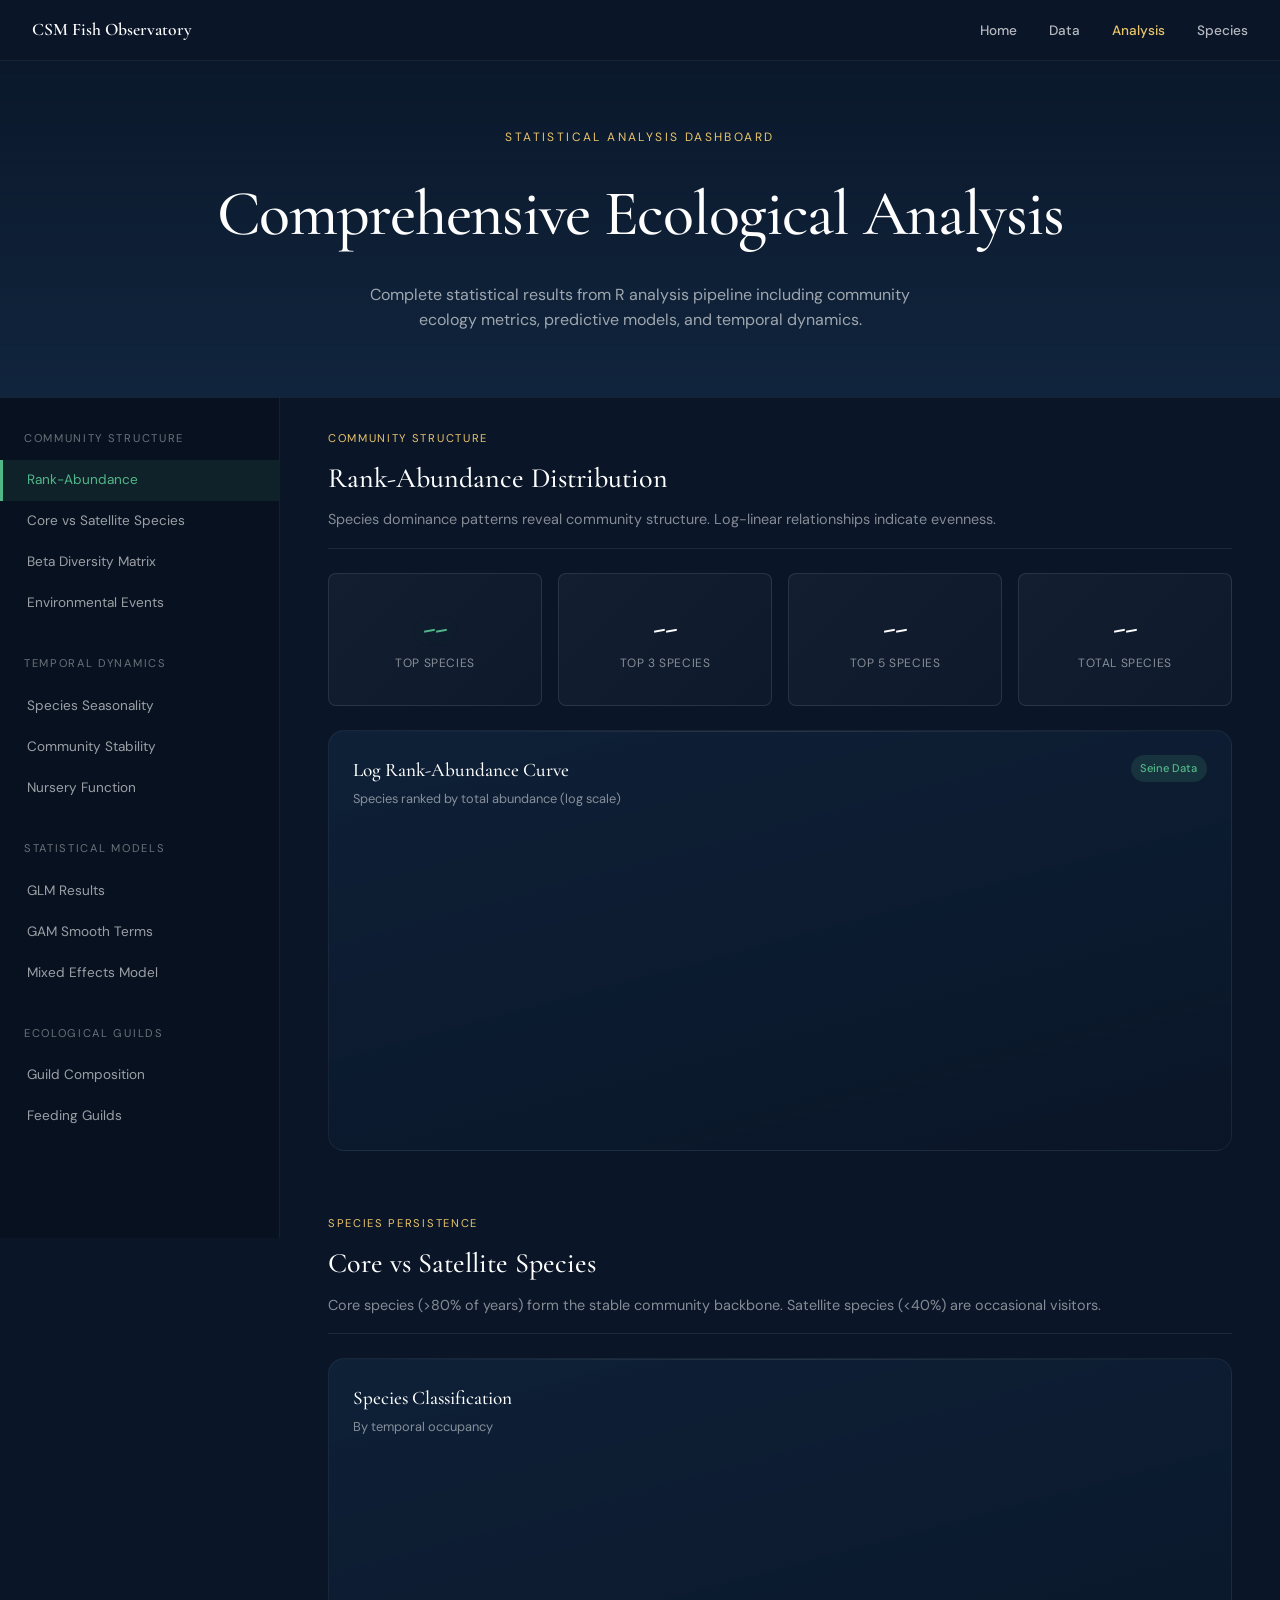
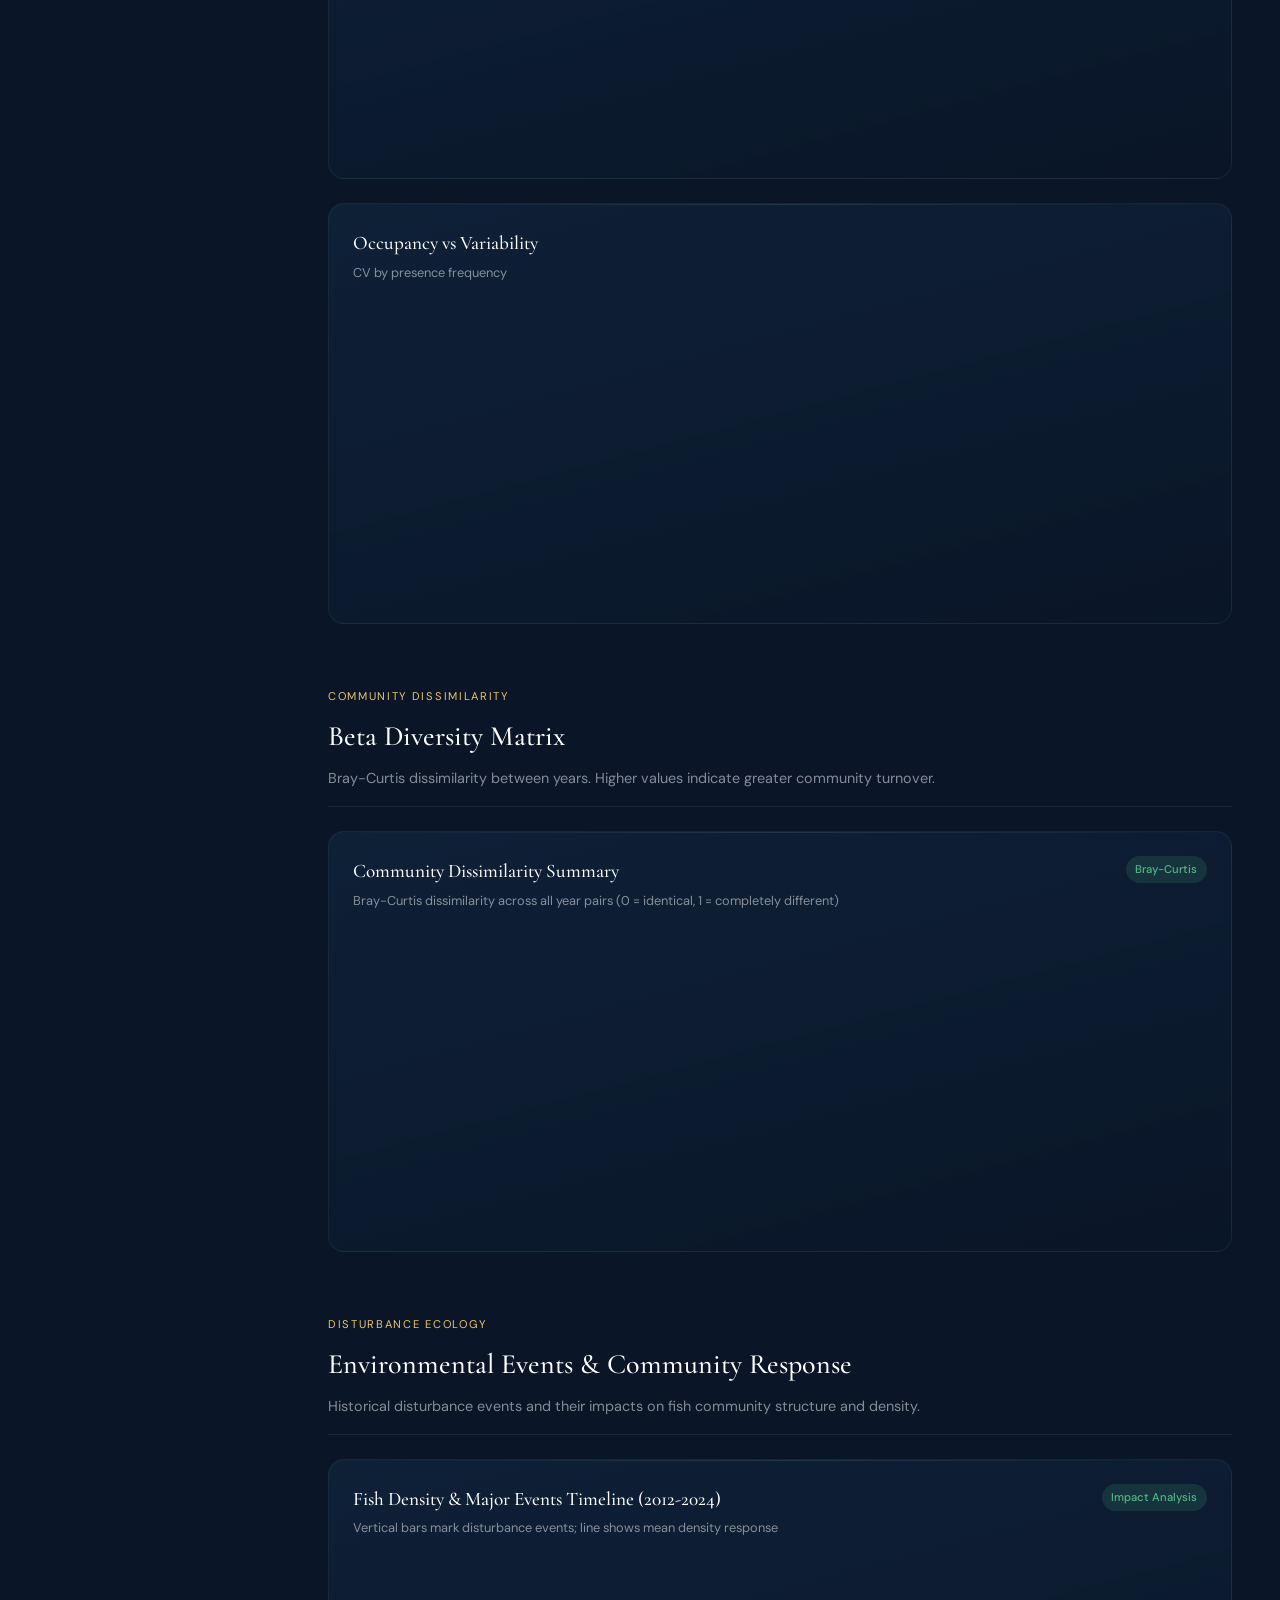
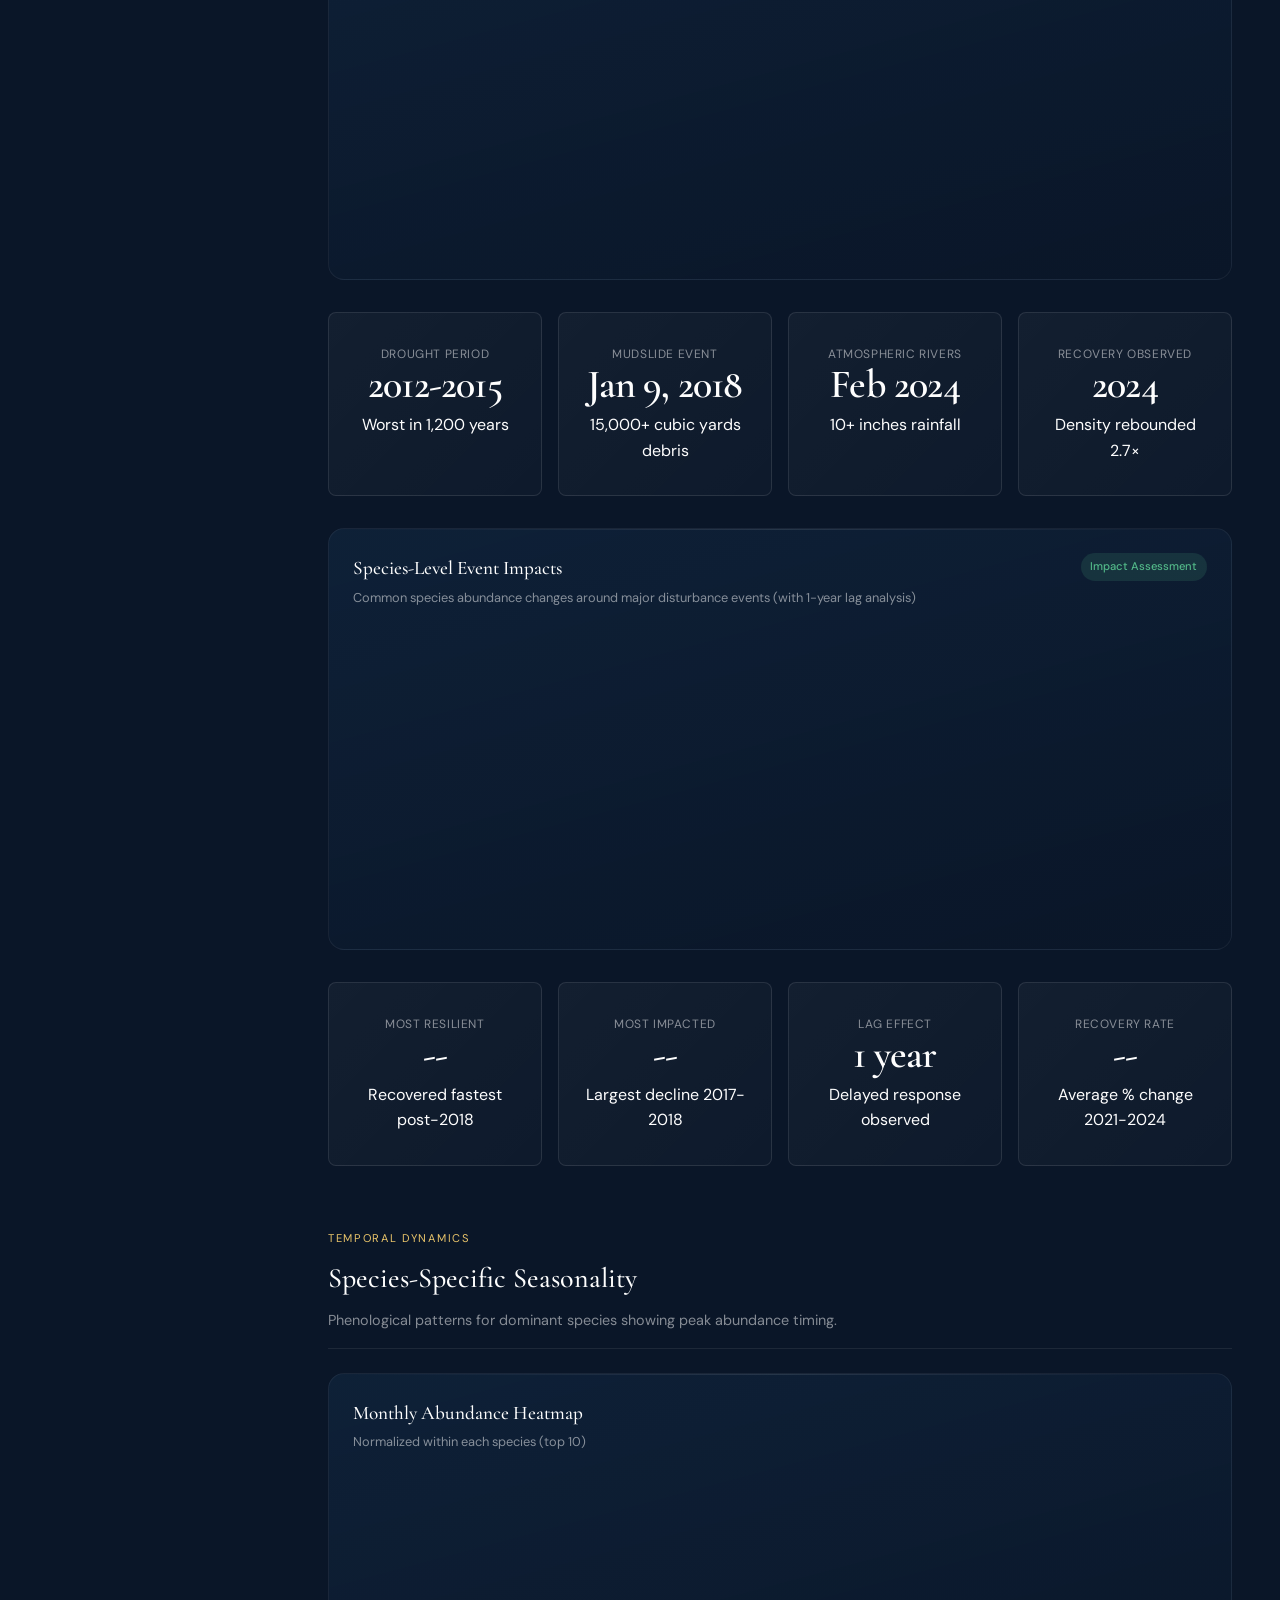
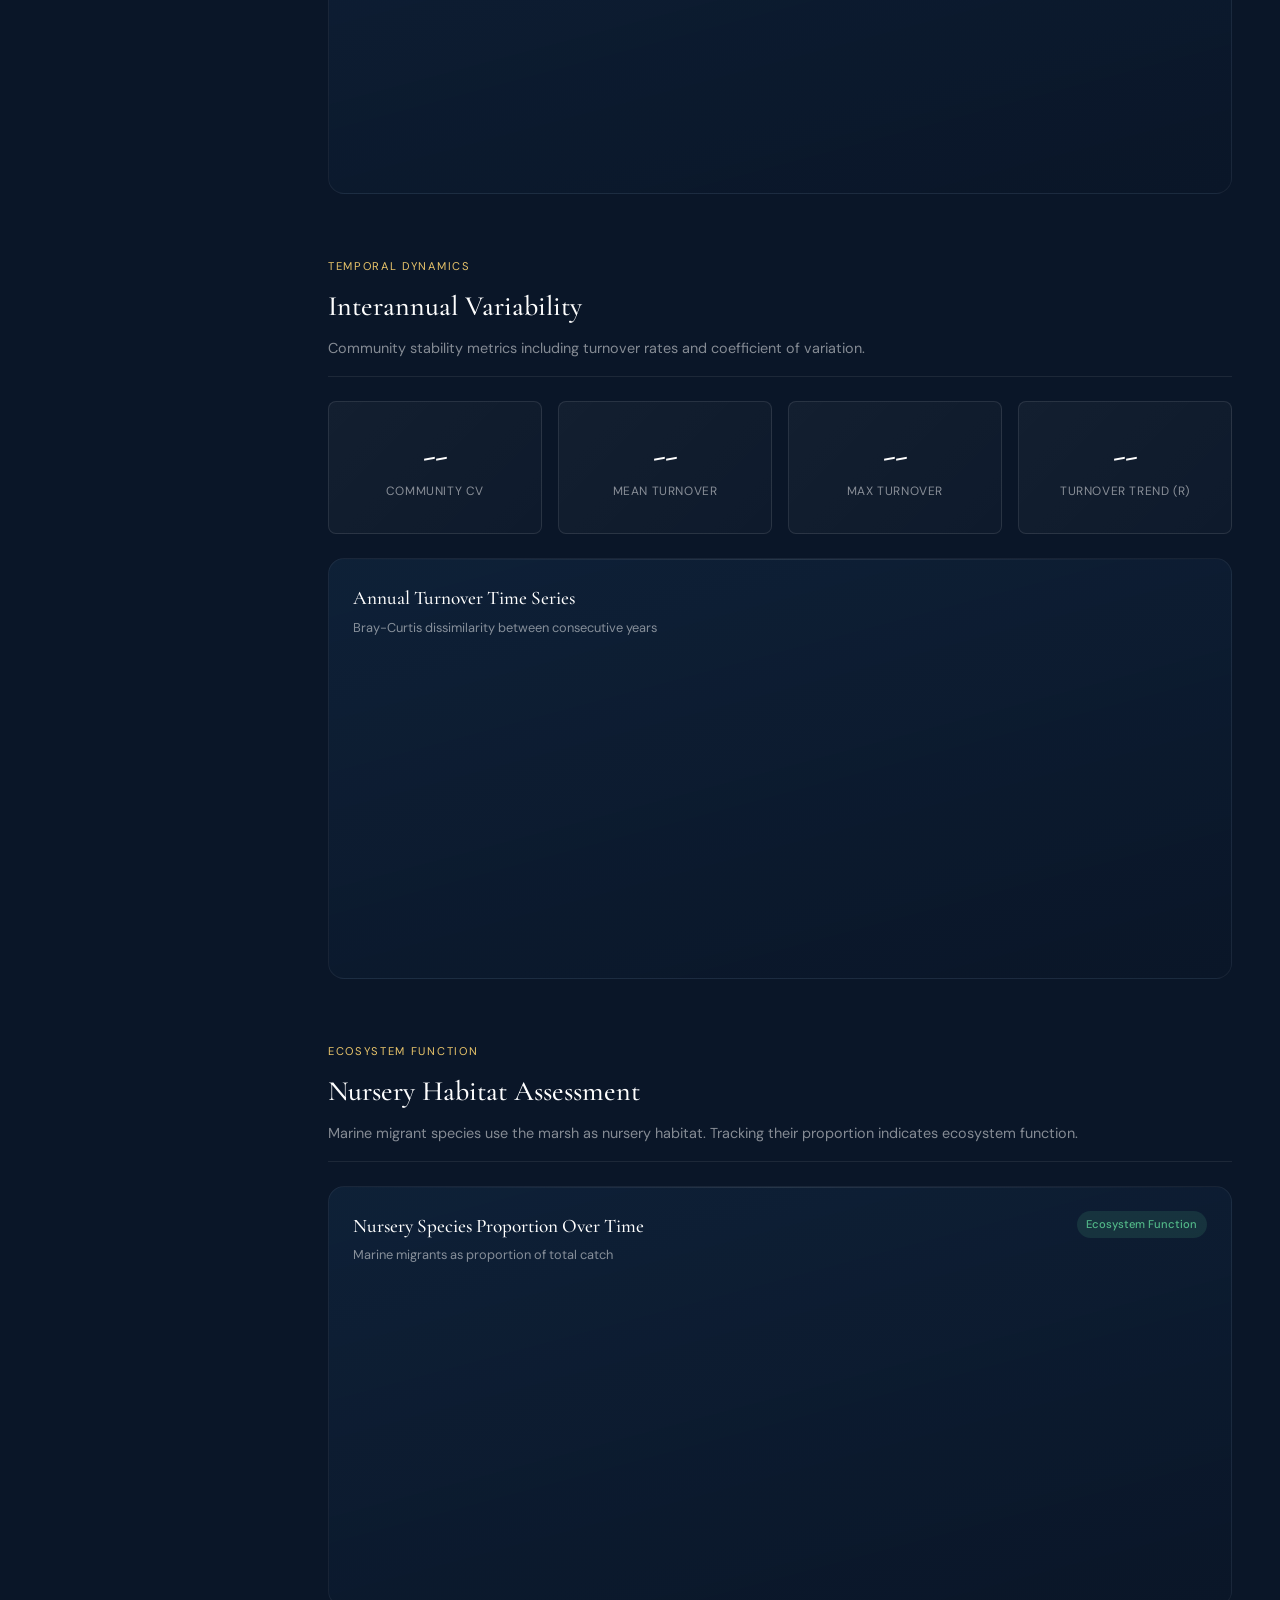
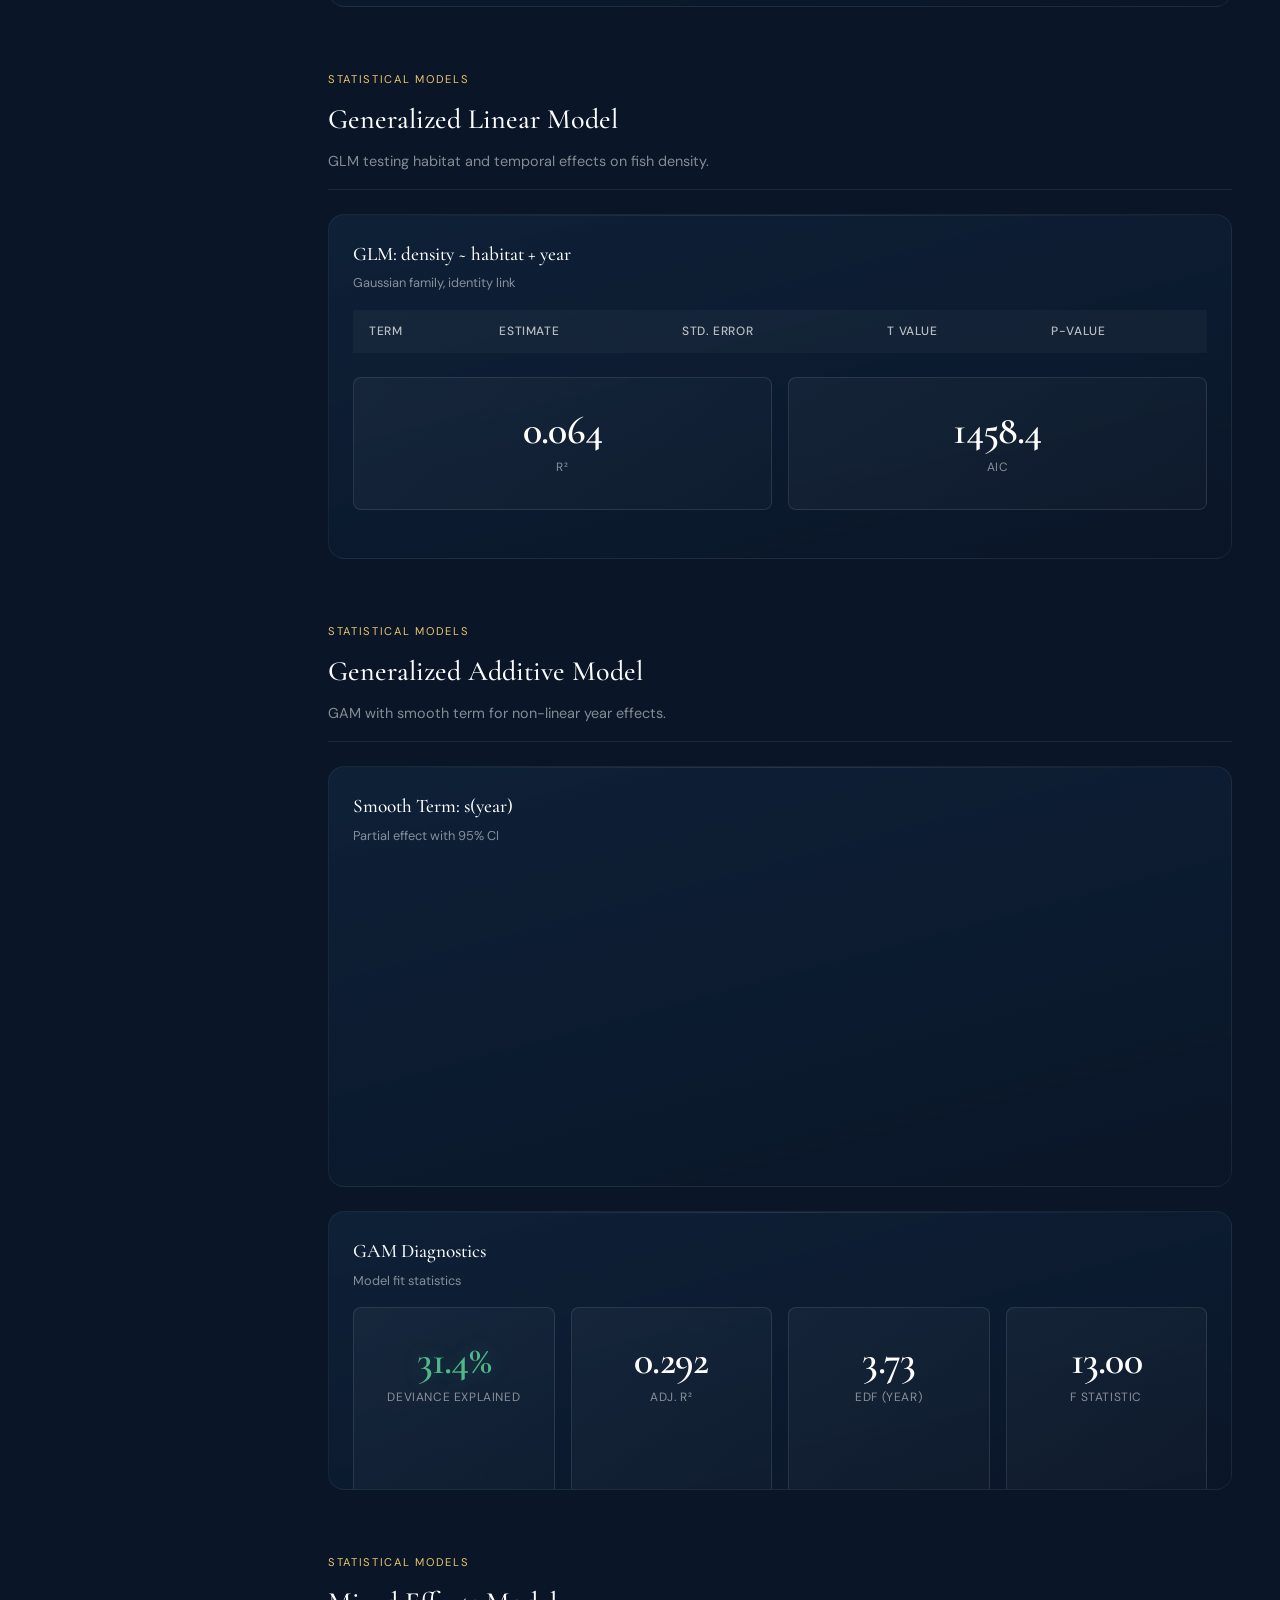
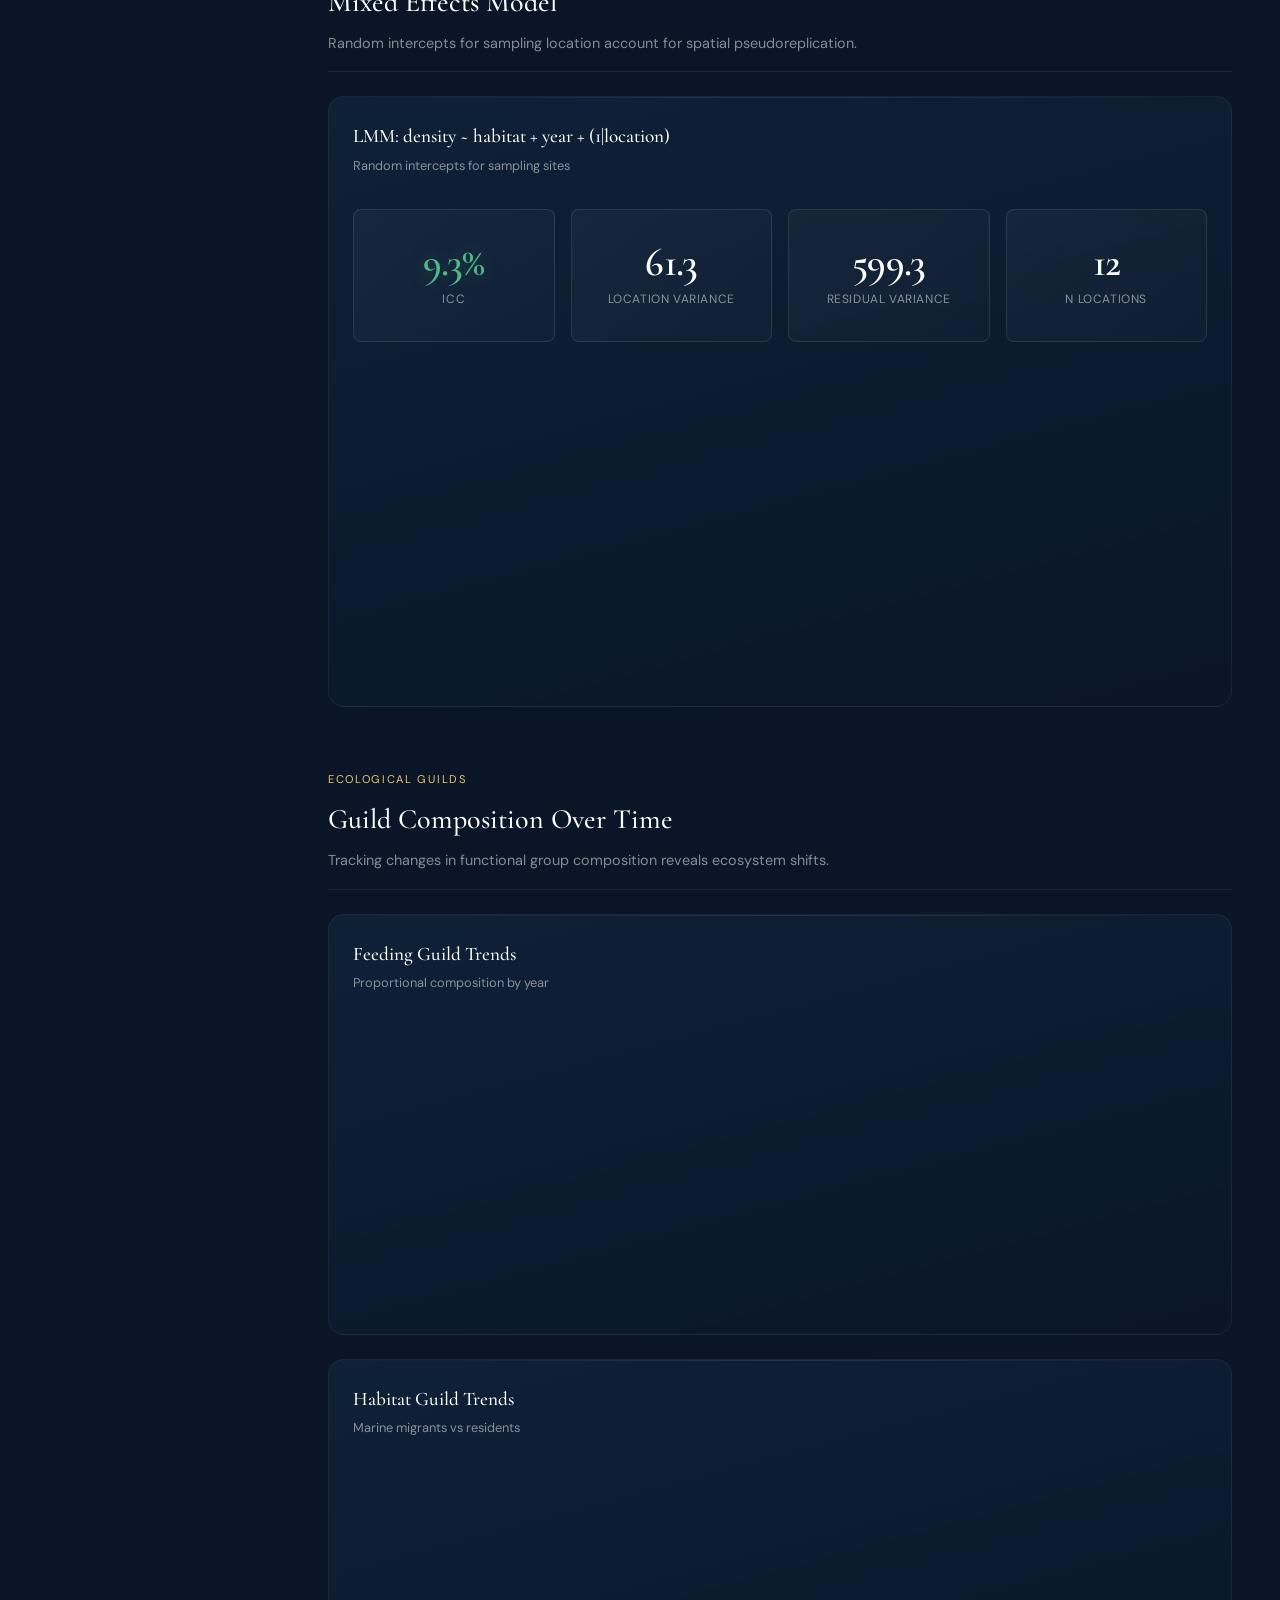
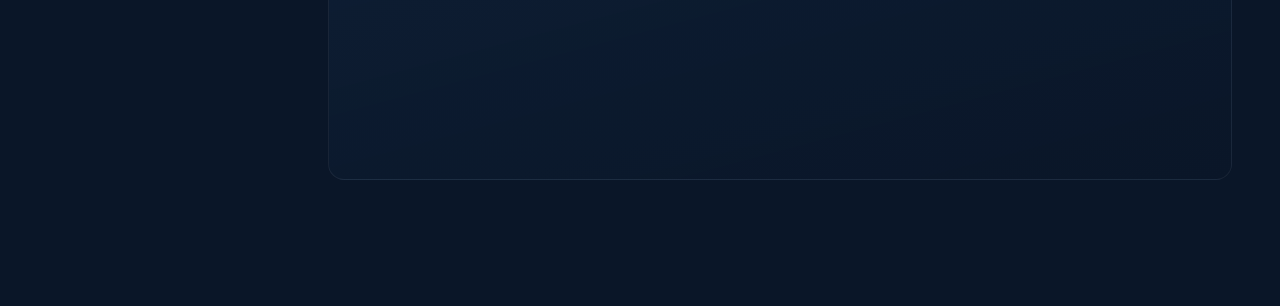
==== commit 4fbdf9ab: "Fix data loading in analysis.html by embedding JSON Resolved CORS policy issue that prevented local " ====
--- a/analysis.html
+++ b/analysis.html
@@ -286,21 +286,52 @@
             margin-bottom: 1.5rem;
         }
         .stat-box {
-            background: rgba(255,255,255,0.03);
-            border: 1px solid rgba(255,255,255,0.06);
-            border-radius: 12px;
-            padding: 1.25rem;
+            background: linear-gradient(135deg, rgba(255,255,255,0.04), rgba(255,255,255,0.02));
+            border: 1px solid rgba(255,255,255,0.1);
+            border-radius: 8px;
+            padding: 2rem 1.5rem;
             text-align: center;
+            transition: all 0.3s ease;
+            position: relative;
+            overflow: hidden;
+        }
+        .stat-box::before {
+            content: '';
+            position: absolute;
+            top: 0;
+            left: 0;
+            right: 0;
+            height: 2px;
+            background: linear-gradient(90deg, transparent, var(--marsh-light), transparent);
+            opacity: 0;
+            transition: opacity 0.3s ease;
+        }
+        .stat-box:hover {
+            background: linear-gradient(135deg, rgba(255,255,255,0.06), rgba(255,255,255,0.03));
+            border-color: rgba(255,255,255,0.15);
+            transform: translateY(-2px);
+            box-shadow: 0 8px 24px rgba(0,0,0,0.2);
+        }
+        .stat-box:hover::before {
+            opacity: 1;
         }
         .stat-value {
             font-family: var(--font-display);
-            font-size: 2rem;
+            font-size: 2.5rem;
             font-weight: 600;
             color: var(--white);
-            margin-bottom: 0.25rem;
-        }
-        .stat-value.highlight { color: var(--marsh-light); }
-        .stat-value.warning { color: var(--coral); }
+            margin-bottom: 0.5rem;
+            letter-spacing: -0.02em;
+            line-height: 1;
+        }
+        .stat-value.highlight {
+            color: var(--marsh-light);
+            text-shadow: 0 0 20px rgba(82, 183, 136, 0.3);
+        }
+        .stat-value.warning {
+            color: var(--coral);
+            text-shadow: 0 0 20px rgba(231, 111, 81, 0.3);
+        }
         .stat-label {
             font-size: 0.75rem;
             color: rgba(255,255,255,0.5);
@@ -623,6 +654,41 @@
                         <div class="stat-note">Density rebounded 2.7×</div>
                     </div>
                 </div>
+
+                <!-- Species-Level Impact Analysis -->
+                <div class="chart-card full-width" style="margin-top: 2rem;">
+                    <div class="chart-header">
+                        <div>
+                            <div class="chart-title">Species-Level Event Impacts</div>
+                            <div class="chart-subtitle">Common species abundance changes around major disturbance events (with 1-year lag analysis)</div>
+                        </div>
+                        <span class="chart-badge">Impact Assessment</span>
+                    </div>
+                    <div class="chart-area" id="chart-species-impacts"></div>
+                </div>
+
+                <div class="stats-grid" style="margin-top: 2rem;">
+                    <div class="stat-box">
+                        <div class="stat-label">Most Resilient</div>
+                        <div class="stat-value" id="resilient-species">--</div>
+                        <div class="stat-note">Recovered fastest post-2018</div>
+                    </div>
+                    <div class="stat-box">
+                        <div class="stat-label">Most Impacted</div>
+                        <div class="stat-value" id="impacted-species">--</div>
+                        <div class="stat-note">Largest decline 2017-2018</div>
+                    </div>
+                    <div class="stat-box">
+                        <div class="stat-label">Lag Effect</div>
+                        <div class="stat-value" id="lag-effect">1 year</div>
+                        <div class="stat-note">Delayed response observed</div>
+                    </div>
+                    <div class="stat-box">
+                        <div class="stat-label">Recovery Rate</div>
+                        <div class="stat-value" id="recovery-rate">--</div>
+                        <div class="stat-note">Average % change 2021-2024</div>
+                    </div>
+                </div>
             </section>
 
             <!-- Species Seasonality Detail -->
@@ -867,8 +933,8 @@
     </div>
 
     <script>
-        // Global data store
-        let DATA = null;
+        // Global data store - embedded directly to avoid CORS issues
+        const DATA = {"meta":{"source":"R Statistical Analysis","generated":"2026-01-08T15:18:00Z","r_version":"R version 4.5.2 (2025-10-31)","packages":["vegan","Kendall","lme4","mgcv"]},"summary":{"years_of_data":13,"year_range":{"start":2012,"end":2024},"total_species":71,"total_samples":156,"enclosure_records":26685,"seine_records":340560},"model_results":{"habitat_comparison":{"tidal_creek":{"mean_density":30.85,"std_density":29.73,"mean_richness":8.24,"std_richness":2.8,"n":78},"main_channel":{"mean_density":17.69,"std_density":20.3,"mean_richness":8.86,"std_richness":2.82,"n":78},"density_test":{"t_statistic":3.228,"p_value":0.0016,"cohens_d":0.517,"significant":true},"richness_test":{"t_statistic":-1.369,"p_value":0.173,"cohens_d":-0.219,"significant":false}},"temporal_trends":{"years":[2012,2013,2014,2015,2016,2017,2018,2019,2020,2021,2022,2023,2024],"annual_density":[3.22,7.71,35.96,56.7,35.2,37.39,21.32,23.78,22.48,9.34,9.71,14.02,38.64],"annual_richness":[6.42,8,9.75,9.75,10.33,9.92,9.25,9.92,6,7.92,6.75,7.92,9.25],"density_trend":{"sens_slope":0.1914,"tau":0.026,"p_value":0.9514,"trend":"stable"}},"diversity":{"shannon":1.35,"simpson":0.664,"evenness":0.371,"richness":38},"accumulation":{"sites":[1,2,3,4,5,6,7,8,9,10,11,12,13,14,15,16,17,18,19,20,21,22,23,24,25,26,27,28,29,30,31,32,33,34,35,36,37,38,39,40,41,42,43,44,45,46,47,48,49,50,51,52,53,54,55,56,57,58,59,60,61,62,63,64,65,66,67,68,69,70,71,72,73,74,75,76,77,78,79,80,81,82,83,84,85,86,87,88,89,90,91,92,93,94,95,96,97,98,99,100,101,102,103,104,105,106,107,108,109,110,111,112,113,114,115,116,117,118,119,120,121,122,123,124,125,126,127,128,129,130,131,132,133,134,135,136,137,138,139,140,141,142,143,144,145,146,147,148,149,150,151,152,153,154,155,156,157,158,159,160,161,162,163,164,165,166,167,168,169,170,171,172,173,174,175,176,177,178,179,180,181,182,183,184,185,186,187,188,189,190,191,192,193,194,195,196,197,198,199,200,201,202,203,204,205,206,207,208,209,210,211,212,213,214,215,216,217,218,219,220,221,222,223,224,225,226,227,228,229,230,231,232,233,234,235,236,237,238,239,240,241,242,243,244,245,246,247,248,249,250,251,252,253,254,255,256,257,258,259,260,261,262,263,264,265,266,267,268,269,270,271,272,273,274,275,276,277,278,279,280,281,282,283,284,285,286,287,288,289,290,291,292,293,294,295,296,297,298,299,300,301,302,303,304,305,306,307,308,309,310,311,312,313,314,315,316,317,318,319,320,321,322,323,324,325,326,327,328,329,330,331,332,333,334,335,336,337,338,339,340,341,342,343,344,345,346,347,348,349,350,351,352,353,354,355,356,357,358,359,360,361,362,363,364,365,366,367,368,369,370,371,372,373,374,375,376,377,378,379,380,381,382,383,384,385,386,387,388,389,390,391,392,393,394,395,396,397,398,399,400,401,402,403,404,405,406,407,408,409,410,411,412,413,414,415,416,417,418,419,420,421,422,423,424,425,426,427,428,429,430,431,432,433,434,435,436,437,438,439,440,441,442,443,444,445,446,447,448,449,450,451,452,453,454,455,456,457,458,459,460,461,462,463,464,465,466,467,468,469,470,471,472,473,474,475,476,477,478,479,480,481,482,483,484,485,486,487,488,489,490,491,492,493,494,495,496,497,498,499,500,501,502,503,504,505,506,507,508,509,510,511,512],"richness":[3.8,6.2,7.4,8.5,9.4,10.2,10.9,11.4,11.9,12.4,12.9,13.3,13.7,14.2,14.5,14.9,15.2,15.5,15.7,16.1,16.4,16.6,16.9,17,17.2,17.4,17.6,17.8,18.1,18.4,18.7,18.8,18.9,19.1,19.2,19.4,19.5,19.7,19.9,20,20.1,20.3,20.4,20.5,20.7,20.7,20.8,20.9,21,21.1,21.1,21.3,21.4,21.5,21.6,21.7,21.8,21.9,22,22.1,22.2,22.3,22.5,22.6,22.7,22.8,23,23,23.1,23.2,23.3,23.4,23.5,23.6,23.7,23.8,23.8,23.9,24,24.1,24.2,24.3,24.4,24.4,24.5,24.6,24.6,24.8,24.8,25,25,25.2,25.2,25.3,25.4,25.4,25.5,25.6,25.6,25.7,25.8,25.8,25.9,26,26,26.1,26.1,26.2,26.3,26.4,26.4,26.5,26.6,26.6,26.7,26.7,26.8,26.8,26.9,27,27.1,27.2,27.3,27.4,27.4,27.4,27.5,27.5,27.6,27.6,27.7,27.8,27.8,27.9,27.9,28,28,28,28.1,28.1,28.2,28.2,28.3,28.3,28.4,28.5,28.5,28.6,28.6,28.6,28.7,28.8,28.8,28.9,29,29,29.1,29.1,29.2,29.2,29.3,29.3,29.4,29.5,29.5,29.6,29.6,29.6,29.6,29.7,29.7,29.8,29.8,29.8,29.9,29.9,30,30,30,30.1,30.1,30.2,30.2,30.3,30.3,30.4,30.4,30.4,30.5,30.5,30.5,30.6,30.6,30.7,30.7,30.8,30.8,30.9,30.9,31,31,31.1,31.1,31.1,31.1,31.2,31.3,31.4,31.4,31.4,31.5,31.5,31.6,31.7,31.8,31.8,31.8,31.8,31.9,31.9,31.9,31.9,32,32,32.1,32.1,32.2,32.2,32.2,32.2,32.3,32.3,32.4,32.4,32.5,32.5,32.5,32.6,32.6,32.6,32.7,32.7,32.7,32.7,32.8,32.8,32.9,32.9,32.9,32.9,32.9,33,33,33,33,33,33,33.1,33.2,33.2,33.2,33.2,33.3,33.3,33.4,33.4,33.4,33.4,33.5,33.5,33.5,33.6,33.6,33.7,33.7,33.7,33.7,33.8,33.8,33.8,33.8,33.9,33.9,33.9,33.9,33.9,34,34,34,34,34.1,34.1,34.1,34.1,34.1,34.2,34.2,34.2,34.2,34.2,34.3,34.3,34.3,34.4,34.4,34.4,34.4,34.4,34.5,34.5,34.6,34.6,34.6,34.6,34.7,34.7,34.8,34.8,34.8,34.8,34.8,34.8,34.9,34.9,34.9,34.9,34.9,34.9,34.9,34.9,34.9,35,35,35,35.1,35.1,35.1,35.1,35.1,35.1,35.2,35.2,35.2,35.3,35.3,35.4,35.4,35.4,35.4,35.4,35.4,35.5,35.5,35.5,35.5,35.5,35.5,35.6,35.6,35.6,35.6,35.6,35.6,35.7,35.7,35.7,35.7,35.8,35.8,35.8,35.9,35.9,35.9,36,36,36,36,36.1,36.1,36.1,36.1,36.1,36.1,36.1,36.1,36.1,36.1,36.2,36.2,36.2,36.2,36.2,36.3,36.3,36.3,36.3,36.3,36.3,36.3,36.3,36.4,36.4,36.4,36.4,36.4,36.4,36.5,36.5,36.5,36.5,36.5,36.5,36.5,36.6,36.6,36.6,36.6,36.6,36.6,36.7,36.7,36.7,36.7,36.8,36.8,36.8,36.8,36.8,36.8,36.8,36.8,36.8,36.8,36.9,36.9,36.9,37,37,37,37,37,37,37,37.1,37.1,37.1,37.1,37.1,37.1,37.1,37.1,37.1,37.2,37.2,37.2,37.2,37.2,37.2,37.2,37.3,37.3,37.3,37.3,37.3,37.3,37.3,37.4,37.4,37.4,37.4,37.4,37.4,37.5,37.5,37.5,37.5,37.5,37.5,37.6,37.6,37.6,37.6,37.6,37.6,37.6,37.6,37.6,37.7,37.7,37.7,37.7,37.7,37.7,37.7,37.8,37.8,37.8,37.8,37.8,37.8,37.8,37.8,37.9,37.9,37.9,37.9,37.9,37.9,38,38,38,38],"sd":[1.96,1.83,1.64,1.73,1.84,1.88,1.99,2.06,2.1,2.07,2.03,2.09,2.09,2.09,2.07,2.1,2.13,2.12,2.2,2.12,2.17,2.17,2.14,2.14,2.16,2.19,2.21,2.18,2.13,2.06,2.18,2.16,2.18,2.22,2.2,2.15,2.16,2.2,2.2,2.16,2.18,2.22,2.22,2.22,2.17,2.17,2.18,2.17,2.19,2.26,2.26,2.18,2.22,2.17,2.16,2.15,2.09,2.07,2.07,2.1,2.09,2.16,2.08,2.07,2.03,2.11,2.13,2.09,2.07,2.05,2.04,2.08,2.11,2.07,2.03,2.02,2.05,2.01,2.02,2.06,2.08,2.01,2.02,2.02,2.03,2.03,2.03,2.01,2.01,2.06,2.09,2.14,2.14,2.18,2.16,2.13,2.11,2.1,2.09,2.09,2.08,2.07,2.14,2.15,2.09,2.14,2.14,2.19,2.23,2.25,2.24,2.21,2.17,2.16,2.17,2.17,2.13,2.16,2.14,2.13,2.1,2.03,2.07,2.02,2.03,2.04,2.05,2.06,2.04,2.07,2.04,2.08,2.06,2.05,2.01,2,2.02,1.99,2,1.99,2.01,2.04,2.02,2.02,2.03,2.02,2.03,2.05,2.01,2.03,2.05,2.01,2.01,2.02,2.02,2.06,2.06,2.07,2.12,2.12,2.13,2.12,2.12,2.14,2.1,2.08,2.06,2.06,2.07,2.1,2.08,2.08,2.09,2.08,2.08,2.08,2.09,2.09,2.05,2.05,2.08,2.08,2.08,2.06,2.06,2.05,2.03,2.03,2.02,2.02,2.02,2.02,2.03,2.05,2.04,2.03,2.01,2.01,1.96,1.92,1.89,1.93,1.92,1.9,1.89,1.87,1.88,1.82,1.81,1.79,1.79,1.79,1.75,1.76,1.75,1.78,1.73,1.72,1.73,1.73,1.73,1.72,1.72,1.71,1.7,1.71,1.69,1.7,1.69,1.66,1.65,1.66,1.68,1.67,1.67,1.66,1.67,1.65,1.66,1.67,1.68,1.7,1.71,1.72,1.71,1.72,1.73,1.73,1.72,1.71,1.72,1.73,1.75,1.74,1.74,1.72,1.74,1.73,1.76,1.71,1.7,1.69,1.69,1.69,1.71,1.68,1.67,1.69,1.67,1.69,1.69,1.68,1.68,1.69,1.68,1.67,1.66,1.63,1.63,1.65,1.65,1.65,1.66,1.67,1.63,1.61,1.61,1.62,1.61,1.62,1.59,1.59,1.57,1.57,1.57,1.57,1.59,1.56,1.55,1.57,1.59,1.58,1.59,1.57,1.57,1.6,1.6,1.59,1.59,1.59,1.58,1.57,1.56,1.56,1.54,1.56,1.55,1.54,1.55,1.54,1.54,1.53,1.52,1.52,1.52,1.52,1.47,1.45,1.44,1.44,1.44,1.41,1.41,1.43,1.42,1.42,1.42,1.42,1.42,1.43,1.44,1.42,1.4,1.34,1.33,1.32,1.33,1.33,1.33,1.33,1.35,1.34,1.34,1.34,1.34,1.35,1.33,1.3,1.3,1.3,1.3,1.28,1.3,1.3,1.27,1.26,1.24,1.24,1.3,1.3,1.27,1.24,1.24,1.26,1.24,1.23,1.25,1.25,1.22,1.22,1.23,1.22,1.22,1.22,1.22,1.21,1.21,1.22,1.22,1.21,1.2,1.2,1.19,1.19,1.17,1.17,1.15,1.12,1.09,1.08,1.08,1.08,1.08,1.05,1.06,1.05,1.04,1.03,1.03,1.02,1.02,1.03,1.03,1.03,0.98,0.96,0.96,0.97,0.97,0.96,0.95,0.94,0.94,0.94,0.92,0.92,0.92,0.9,0.89,0.88,0.89,0.91,0.91,0.91,0.9,0.9,0.9,0.9,0.89,0.88,0.87,0.87,0.83,0.83,0.82,0.82,0.82,0.83,0.84,0.84,0.8,0.8,0.8,0.79,0.78,0.78,0.77,0.76,0.76,0.71,0.69,0.69,0.7,0.7,0.7,0.7,0.67,0.65,0.65,0.65,0.61,0.57,0.58,0.58,0.56,0.56,0.56,0.56,0.53,0.53,0.51,0.51,0.51,0.51,0.51,0.51,0.5,0.5,0.49,0.46,0.46,0.46,0.45,0.45,0.44,0.42,0.39,0.38,0.38,0.37,0.37,0.37,0.34,0.29,0.29,0.29,0.26,0.24,0.2,0.14,0.1,0],"method":"random"},"beta_diversity":{"method":"bray-curtis","mean_dissimilarity":0.468,"min_dissimilarity":0.157,"max_dissimilarity":0.78},"nmds":{"stress":0.065,"converged":6,"points":[{"year":"2012","x":-0.3096,"y":0.1221},{"year":"2013","x":-0.5981,"y":0.0334},{"year":"2014","x":-0.8537,"y":-0.4225},{"year":"2015","x":-0.3849,"y":-0.0927},{"year":"2016","x":-0.1514,"y":0.4365},{"year":"2017","x":-0.0797,"y":-0.163},{"year":"2018","x":-0.2733,"y":0.5634},{"year":"2019","x":0.2384,"y":0.0682},{"year":"2020","x":0.7826,"y":-0.1818},{"year":"2021","x":0.3839,"y":-0.0527},{"year":"2022","x":0.1131,"y":-0.4516},{"year":"2023","x":0.495,"y":0.1682},{"year":"2024","x":0.6376,"y":-0.0274}]},"glm":{"formula":"density ~ habitat + year","coefficients":{"intercept":17.689,"habitat_effect":13.159,"year_effect":-0.2311},"p_values":{"intercept":7.495e-9,"habitat":0.0016,"year":0.6728},"r_squared":0.064,"aic":1458.4},"gam":{"formula":"density ~ habitat + s(year)","smooth_year":{"edf":3.73,"F_stat":13,"p_value":0},"deviance_explained":31.4,"r_squared":0.292,"predictions":{"years":[2012,2012.2,2012.5,2012.7,2013,2013.2,2013.5,2013.7,2014,2014.2,2014.4,2014.7,2014.9,2015.2,2015.4,2015.7,2015.9,2016.2,2016.4,2016.7,2016.9,2017.1,2017.4,2017.6,2017.9,2018.1,2018.4,2018.6,2018.9,2019.1,2019.3,2019.6,2019.8,2020.1,2020.3,2020.6,2020.8,2021.1,2021.3,2021.6,2021.8,2022,2022.3,2022.5,2022.8,2023,2023.3,2023.5,2023.8,2024],"fitted":[7.26,11.66,16.03,20.31,24.46,28.44,32.2,35.7,38.89,41.72,44.17,46.22,47.84,49.01,49.74,50.03,49.89,49.33,48.39,47.11,45.51,43.66,41.58,39.34,37,34.6,32.19,29.84,27.59,25.49,23.58,21.89,20.47,19.33,18.49,17.98,17.78,17.9,18.34,19.09,20.12,21.4,22.93,24.66,26.57,28.61,30.77,33.01,35.3,37.62],"se":[5.74,5.1,4.57,4.16,3.9,3.78,3.77,3.84,3.93,4.02,4.07,4.09,4.07,4.01,3.92,3.84,3.76,3.71,3.69,3.71,3.76,3.83,3.89,3.94,3.98,3.98,3.94,3.89,3.83,3.76,3.71,3.69,3.71,3.76,3.84,3.92,4.01,4.07,4.09,4.07,4.02,3.93,3.84,3.77,3.78,3.9,4.16,4.57,5.1,5.74]}},"mixed_model":{"formula":"density ~ habitat + year + (1|location)","fixed_effects":{"intercept":17.689,"habitat":13.159,"year":-0.2311},"random_effects":{"location_variance":61.333,"residual_variance":599.346,"icc":0.093,"location_intercepts":[{"location":"CSM TC1","intercept":-7.611,"lower":-22.961,"upper":7.739},{"location":"CSM TC5","intercept":-5.646,"lower":-20.995,"upper":9.704},{"location":"CSM TC4","intercept":-4.745,"lower":-20.095,"upper":10.605},{"location":"CSM MC3","intercept":-3.33,"lower":-18.68,"upper":12.02},{"location":"CSM MC1","intercept":-2.613,"lower":-17.963,"upper":12.737},{"location":"CSM MC2","intercept":-1.654,"lower":-17.004,"upper":13.696},{"location":"CSM TC3","intercept":0.53,"lower":-14.82,"upper":15.88},{"location":"CSM MC5","intercept":1.095,"lower":-14.255,"upper":16.445},{"location":"CSM MC4","intercept":2.114,"lower":-13.235,"upper":17.464},{"location":"CSM TC6","intercept":4.302,"lower":-11.048,"upper":19.652},{"location":"CSM MC6","intercept":4.388,"lower":-10.962,"upper":19.738},{"location":"CSM TC2","intercept":13.17,"lower":-2.18,"upper":28.52}]},"n_locations":12}},"charts":{"species_abundance":[{"species_code":"ATAF","species_name":"affinis","count":39226},{"species_code":"FUPA","species_name":"parvipinnis","count":27410},{"species_code":"ATFA","species_name":"Atherinopsidae","count":10662},{"species_code":"POMY","species_name":"myriaster","count":3546},{"species_code":"LEAR","species_name":"armatus","count":1718},{"species_code":"PACA","species_name":"californicus","count":736},{"species_code":"GIMI","species_name":"mirabilis","count":428},{"species_code":"PAMA","species_name":"maculatofasciatus","count":260},{"species_code":"ACFV","species_name":"flavimanus","count":222},{"species_code":"CYAG","species_name":"aggregata","count":156},{"species_code":"URHA","species_name":"halleri","count":126},{"species_code":"SEPO","species_name":"politus","count":85},{"species_code":"MUCE","species_name":"cephalus","count":57},{"species_code":"HYGU","species_name":"guttulata","count":56},{"species_code":"SPAR","species_name":"argentea","count":25}],"annual_trends":[{"year":2012,"tc_density":3.27,"mc_density":3.17,"tc_richness":6.33,"mc_richness":6.5},{"year":2013,"tc_density":9.99,"mc_density":5.44,"tc_richness":6.17,"mc_richness":9.83},{"year":2014,"tc_density":37.1,"mc_density":34.83,"tc_richness":8.67,"mc_richness":10.83},{"year":2015,"tc_density":54.48,"mc_density":58.92,"tc_richness":10,"mc_richness":9.5},{"year":2016,"tc_density":48.9,"mc_density":21.5,"tc_richness":10,"mc_richness":10.67},{"year":2017,"tc_density":58.64,"mc_density":16.14,"tc_richness":8.83,"mc_richness":11},{"year":2018,"tc_density":29.83,"mc_density":12.82,"tc_richness":9.17,"mc_richness":9.33},{"year":2019,"tc_density":34.07,"mc_density":13.5,"tc_richness":10,"mc_richness":9.83},{"year":2020,"tc_density":27.2,"mc_density":17.76,"tc_richness":5.33,"mc_richness":6.67},{"year":2021,"tc_density":13.67,"mc_density":5.01,"tc_richness":7.83,"mc_richness":8},{"year":2022,"tc_density":15.1,"mc_density":4.32,"tc_richness":7,"mc_richness":6.5},{"year":2023,"tc_density":21.43,"mc_density":6.61,"tc_richness":8.67,"mc_richness":7.17},{"year":2024,"tc_density":47.36,"mc_density":29.93,"tc_richness":9.17,"mc_richness":9.33}],"heatmap":[{"year":2012,"species":"ACFV","count":1,"normalized":0.007},{"year":2012,"species":"ATAF","count":4151,"normalized":0.549},{"year":2012,"species":"ATFA","count":697,"normalized":0.218},{"year":2012,"species":"CYAG","count":27,"normalized":0.216},{"year":2012,"species":"FUPA","count":1897,"normalized":0.184},{"year":2012,"species":"GIMI","count":208,"normalized":1},{"year":2012,"species":"LEAR","count":1229,"normalized":1},{"year":2012,"species":"PACA","count":11,"normalized":0.073},{"year":2012,"species":"POMY","count":294,"normalized":0.345},{"year":2013,"species":"ACFV","count":14,"normalized":0.098},{"year":2013,"species":"ATAF","count":4268,"normalized":0.565},{"year":2013,"species":"ATFA","count":1349,"normalized":0.422},{"year":2013,"species":"CYAG","count":125,"normalized":1},{"year":2013,"species":"FUPA","count":5185,"normalized":0.502},{"year":2013,"species":"GIMI","count":179,"normalized":0.861},{"year":2013,"species":"LEAR","count":344,"normalized":0.28},{"year":2013,"species":"PACA","count":17,"normalized":0.113},{"year":2013,"species":"PAMA","count":4,"normalized":0.027},{"year":2013,"species":"POMY","count":404,"normalized":0.475},{"year":2014,"species":"ACFV","count":143,"normalized":1},{"year":2014,"species":"ATAF","count":2875,"normalized":0.38},{"year":2014,"species":"ATFA","count":380,"normalized":0.119},{"year":2014,"species":"CYAG","count":3,"normalized":0.024},{"year":2014,"species":"FUPA","count":10321,"normalized":1},{"year":2014,"species":"GIMI","count":2,"normalized":0.01},{"year":2014,"species":"LEAR","count":18,"normalized":0.015},{"year":2014,"species":"PACA","count":31,"normalized":0.207},{"year":2014,"species":"PAMA","count":7,"normalized":0.047},{"year":2014,"species":"POMY","count":85,"normalized":0.1},{"year":2015,"species":"ACFV","count":47,"normalized":0.329},{"year":2015,"species":"ATAF","count":3580,"normalized":0.474},{"year":2015,"species":"ATFA","count":3194,"normalized":1},{"year":2015,"species":"FUPA","count":2000,"normalized":0.194},{"year":2015,"species":"GIMI","count":3,"normalized":0.014},{"year":2015,"species":"LEAR","count":1,"normalized":0.001},{"year":2015,"species":"PACA","count":27,"normalized":0.18},{"year":2015,"species":"PAMA","count":62,"normalized":0.416},{"year":2015,"species":"POMY","count":20,"normalized":0.024},{"year":2016,"species":"ACFV","count":2,"normalized":0.014},{"year":2016,"species":"ATAF","count":5243,"normalized":0.694},{"year":2016,"species":"ATFA","count":758,"normalized":0.237},{"year":2016,"species":"CYAG","count":1,"normalized":0.008},{"year":2016,"species":"FUPA","count":629,"normalized":0.061},{"year":2016,"species":"GIMI","count":1,"normalized":0.005},{"year":2016,"species":"LEAR","count":13,"normalized":0.011},{"year":2016,"species":"PACA","count":117,"normalized":0.78},{"year":2016,"species":"PAMA","count":5,"normalized":0.034},{"year":2016,"species":"POMY","count":50,"normalized":0.059},{"year":2017,"species":"ACFV","count":2,"normalized":0.014},{"year":2017,"species":"ATAF","count":2136,"normalized":0.283},{"year":2017,"species":"ATFA","count":1275,"normalized":0.399},{"year":2017,"species":"FUPA","count":2280,"normalized":0.221},{"year":2017,"species":"GIMI","count":4,"normalized":0.019},{"year":2017,"species":"LEAR","count":11,"normalized":0.009},{"year":2017,"species":"PACA","count":82,"normalized":0.547},{"year":2017,"species":"PAMA","count":149,"normalized":1},{"year":2017,"species":"POMY","count":300,"normalized":0.353},{"year":2018,"species":"ACFV","count":2,"normalized":0.014},{"year":2018,"species":"ATAF","count":7559,"normalized":1},{"year":2018,"species":"ATFA","count":758,"normalized":0.237},{"year":2018,"species":"FUPA","count":688,"normalized":0.067},{"year":2018,"species":"GIMI","count":6,"normalized":0.029},{"year":2018,"species":"LEAR","count":9,"normalized":0.007},{"year":2018,"species":"PACA","count":150,"normalized":1},{"year":2018,"species":"PAMA","count":11,"normalized":0.074},{"year":2018,"species":"POMY","count":137,"normalized":0.161},{"year":2019,"species":"ACFV","count":7,"normalized":0.049},{"year":2019,"species":"ATAF","count":1583,"normalized":0.209},{"year":2019,"species":"ATFA","count":1390,"normalized":0.435},{"year":2019,"species":"FUPA","count":817,"normalized":0.079},{"year":2019,"species":"GIMI","count":8,"normalized":0.038},{"year":2019,"species":"LEAR","count":32,"normalized":0.026},{"year":2019,"species":"PACA","count":73,"normalized":0.487},{"year":2019,"species":"PAMA","count":20,"normalized":0.134},{"year":2019,"species":"POMY","count":397,"normalized":0.467},{"year":2020,"species":"ACFV","count":1,"normalized":0.007},{"year":2020,"species":"ATAF","count":1313,"normalized":0.174},{"year":2020,"species":"ATFA","count":51,"normalized":0.016},{"year":2020,"species":"FUPA","count":243,"normalized":0.024},{"year":2020,"species":"LEAR","count":9,"normalized":0.007},{"year":2020,"species":"PACA","count":23,"normalized":0.153},{"year":2020,"species":"PAMA","count":1,"normalized":0.007},{"year":2020,"species":"POMY","count":115,"normalized":0.135},{"year":2021,"species":"ACFV","count":1,"normalized":0.007},{"year":2021,"species":"ATAF","count":2018,"normalized":0.267},{"year":2021,"species":"ATFA","count":39,"normalized":0.012},{"year":2021,"species":"FUPA","count":702,"normalized":0.068},{"year":2021,"species":"GIMI","count":1,"normalized":0.005},{"year":2021,"species":"LEAR","count":23,"normalized":0.019},{"year":2021,"species":"PACA","count":35,"normalized":0.233},{"year":2021,"species":"PAMA","count":1,"normalized":0.007},{"year":2021,"species":"POMY","count":373,"normalized":0.438},{"year":2022,"species":"ATAF","count":1402,"normalized":0.185},{"year":2022,"species":"ATFA","count":105,"normalized":0.033},{"year":2022,"species":"FUPA","count":537,"normalized":0.052},{"year":2022,"species":"LEAR","count":20,"normalized":0.016},{"year":2022,"species":"PACA","count":16,"normalized":0.107},{"year":2022,"species":"PAMA","count":1,"normalized":0.007},{"year":2022,"species":"POMY","count":85,"normalized":0.1},{"year":2023,"species":"ATAF","count":1620,"normalized":0.214},{"year":2023,"species":"ATFA","count":135,"normalized":0.042},{"year":2023,"species":"FUPA","count":643,"normalized":0.062},{"year":2023,"species":"GIMI","count":14,"normalized":0.067},{"year":2023,"species":"LEAR","count":9,"normalized":0.007},{"year":2023,"species":"PACA","count":17,"normalized":0.113},{"year":2023,"species":"POMY","count":203,"normalized":0.239},{"year":2024,"species":"ACFV","count":2,"normalized":0.014},{"year":2024,"species":"ATAF","count":2422,"normalized":0.32},{"year":2024,"species":"ATFA","count":524,"normalized":0.164},{"year":2024,"species":"FUPA","count":4203,"normalized":0.407},{"year":2024,"species":"GIMI","count":12,"normalized":0.058},{"year":2024,"species":"LEAR","count":3,"normalized":0.002},{"year":2024,"species":"PACA","count":60,"normalized":0.4},{"year":2024,"species":"POMY","count":851,"normalized":1}]}};
 
         // Color palette
         const COLORS = {
@@ -906,17 +972,9 @@
             document.getElementById('tooltip').classList.remove('visible');
         }
 
-        // Load data and initialize
-        document.addEventListener('DOMContentLoaded', async () => {
-            try {
-                const response = await fetch('outputs/dashboard_data.json');
-                DATA = await response.json();
-                initializeDashboard();
-            } catch (e) {
-                console.error('Error loading data:', e);
-                document.querySelector('.content').innerHTML =
-                    '<div class="loading">Error loading data. Please ensure the R analysis has been run.</div>';
-            }
+        // Initialize dashboard on page load - DATA is now embedded
+        document.addEventListener('DOMContentLoaded', () => {
+            initializeDashboard();
         });
 
         function initializeDashboard() {
@@ -931,6 +989,7 @@
             renderOccupancyCV();
             renderBetaMatrix();
             renderEventsTimeline();
+            renderSpeciesImpacts();
             renderSpeciesSeasonality();
             renderTurnoverChart();
             renderNurseryChart();
@@ -1386,7 +1445,7 @@
         }
 
         function renderEventsTimeline() {
-            if (!DATA.model_results?.temporal_trends?.by_year) return;
+            if (!DATA.model_results?.temporal_trends?.years) return;
 
             const container = document.getElementById('chart-events-timeline');
             container.innerHTML = '';
@@ -1396,14 +1455,16 @@
                 { year: 2013, label: 'Drought Intensifies', type: 'drought', color: COLORS.sunset, impact: 'Exceptional drought declared' },
                 { year: 2014.5, label: 'Peak Drought', type: 'drought', color: COLORS.coral, impact: '100% severe drought' },
                 { year: 2015.8, label: 'El Niño', type: 'storm', color: COLORS.ocean, impact: '76% above normal erosion' },
-                { year: 2018.02, label: 'Montecito Mudslide', type: 'mudslide', color: COLORS.marsh_dark, impact: '15,000 yd³ debris deposited' },
-                { year: 2024.13, label: 'Atmospheric Rivers', type: 'storm', color: COLORS.sky, impact: '10+ inches rainfall' }
+                { year: 2018.02, label: 'Montecito Mudslide', type: 'mudslide', color: '#b84fce', impact: '15,000 yd³ debris deposited' },
+                { year: 2024.13, label: 'Atmospheric Rivers', type: 'storm', color: '#00d9ff', impact: '10+ inches rainfall' }
             ];
 
-            const yearData = DATA.model_results.temporal_trends.by_year;
-            const margin = { top: 40, right: 30, bottom: 60, left: 70 };
+            const years = DATA.model_results.temporal_trends.years;
+            const densities = DATA.model_results.temporal_trends.annual_density;
+            const yearData = years.map((year, i) => ({ year, density: densities[i] }));
+            const margin = { top: 80, right: 30, bottom: 60, left: 80 };
             const width = container.clientWidth - margin.left - margin.right;
-            const height = 350 - margin.top - margin.bottom;
+            const height = 450 - margin.top - margin.bottom;
 
             const svg = d3.select(container).append('svg')
                 .attr('width', width + margin.left + margin.right)
@@ -1415,7 +1476,7 @@
                 .domain([2012, 2024])
                 .range([0, width]);
 
-            const maxDensity = d3.max(yearData, d => Math.max(d.tc_density, d.mc_density));
+            const maxDensity = d3.max(yearData, d => d.density);
             const y = d3.scaleLinear()
                 .domain([0, maxDensity * 1.1])
                 .range([height, 0]);
@@ -1475,27 +1536,36 @@
                     .delay(1200)
                     .attr('opacity', 0.6);
 
-                // Event label
-                svg.append('text')
+                // Event label background
+                const labelText = svg.append('text')
                     .attr('x', eventX)
-                    .attr('y', -10)
+                    .attr('y', -25)
                     .attr('text-anchor', 'middle')
                     .attr('fill', event.color)
-                    .attr('font-size', '10px')
-                    .attr('font-weight', '600')
+                    .attr('font-size', '11px')
+                    .attr('font-weight', '700')
                     .style('opacity', 0)
-                    .text(event.label)
+                    .text(event.label);
+
+                const bbox = labelText.node().getBBox();
+                svg.insert('rect', () => labelText.node())
+                    .attr('x', bbox.x - 6)
+                    .attr('y', bbox.y - 2)
+                    .attr('width', bbox.width + 12)
+                    .attr('height', bbox.height + 4)
+                    .attr('fill', 'rgba(10, 22, 40, 0.85)')
+                    .attr('rx', 4)
+                    .style('opacity', 0)
                     .transition()
                     .duration(400)
                     .delay(1400)
                     .style('opacity', 1);
+
+                labelText.transition()
+                    .duration(400)
+                    .delay(1400)
+                    .style('opacity', 1);
             });
-
-            // Calculate mean density across both habitats
-            const meanData = yearData.map(d => ({
-                year: d.year,
-                density: (d.tc_density + d.mc_density) / 2
-            }));
 
             // Density line
             const line = d3.line()
@@ -1505,7 +1575,7 @@
 
             // Shadow line
             svg.append('path')
-                .datum(meanData)
+                .datum(yearData)
                 .attr('fill', 'none')
                 .attr('stroke', COLORS.ocean)
                 .attr('stroke-width', 5)
@@ -1515,7 +1585,7 @@
 
             // Main line with animation
             const path = svg.append('path')
-                .datum(meanData)
+                .datum(yearData)
                 .attr('fill', 'none')
                 .attr('stroke', 'url(#densityGradient)')
                 .attr('stroke-width', 3.5)
@@ -1532,7 +1602,7 @@
 
             // Data points
             svg.selectAll('.data-point')
-                .data(meanData)
+                .data(yearData)
                 .join('circle')
                 .attr('cx', d => x(d.year))
                 .attr('cy', d => y(d.density))
@@ -1581,6 +1651,201 @@
                 .text('Mean Fish Density (fish/m²)');
         }
 
+        function renderSpeciesImpacts() {
+            if (!DATA.charts?.heatmap) return;
+
+            const container = document.getElementById('chart-species-impacts');
+            container.innerHTML = '';
+
+            // Get top 5 most common species
+            const speciesData = DATA.charts.heatmap;
+            const speciesYears = {};
+
+            speciesData.forEach(d => {
+                if (!speciesYears[d.species]) {
+                    speciesYears[d.species] = {};
+                }
+                speciesYears[d.species][d.year] = d.count;
+            });
+
+            // Calculate total abundance per species
+            const speciesTotals = Object.keys(speciesYears).map(sp => ({
+                species: sp,
+                total: Object.values(speciesYears[sp]).reduce((a, b) => a + b, 0)
+            })).sort((a, b) => b.total - a.total).slice(0, 5);
+
+            const topSpecies = speciesTotals.map(d => d.species);
+
+            // Calculate percent changes around key events
+            const impacts = topSpecies.map(sp => {
+                const years = speciesYears[sp];
+                const pre2018 = years[2017] || 0;
+                const post2018 = years[2018] || 0;
+                const lag2019 = years[2019] || 0;
+                const recent2024 = years[2024] || 0;
+
+                return {
+                    species: sp,
+                    immediate: pre2018 > 0 ? ((post2018 - pre2018) / pre2018 * 100) : 0,
+                    lagged: pre2018 > 0 ? ((lag2019 - pre2018) / pre2018 * 100) : 0,
+                    recovery: post2018 > 0 ? ((recent2024 - post2018) / post2018 * 100) : 0
+                };
+            });
+
+            // Find most resilient and most impacted
+            const mostResilient = impacts.reduce((max, curr) =>
+                curr.recovery > max.recovery ? curr : max
+            );
+            const mostImpacted = impacts.reduce((min, curr) =>
+                Math.abs(curr.immediate) > Math.abs(min.immediate) ? curr : min
+            );
+
+            // Update stats
+            document.getElementById('resilient-species').textContent = mostResilient.species;
+            document.getElementById('impacted-species').textContent = mostImpacted.species;
+
+            const avgRecovery = impacts.reduce((sum, d) => sum + d.recovery, 0) / impacts.length;
+            document.getElementById('recovery-rate').textContent = avgRecovery.toFixed(0) + '%';
+
+            // Prepare data for multi-line chart
+            const chartData = topSpecies.map(sp => {
+                const years = [2015, 2016, 2017, 2018, 2019, 2020, 2021, 2022, 2023, 2024];
+                return {
+                    species: sp,
+                    values: years.map(year => ({
+                        year,
+                        count: speciesYears[sp][year] || 0
+                    }))
+                };
+            });
+
+            const margin = { top: 20, right: 120, bottom: 60, left: 70 };
+            const width = container.clientWidth - margin.left - margin.right;
+            const height = 350 - margin.top - margin.bottom;
+
+            const svg = d3.select(container).append('svg')
+                .attr('width', width + margin.left + margin.right)
+                .attr('height', height + margin.top + margin.bottom)
+                .append('g')
+                .attr('transform', `translate(${margin.left},${margin.top})`);
+
+            const x = d3.scaleLinear()
+                .domain([2015, 2024])
+                .range([0, width]);
+
+            const allCounts = chartData.flatMap(d => d.values.map(v => v.count));
+            const y = d3.scaleLinear()
+                .domain([0, d3.max(allCounts) * 1.1])
+                .range([height, 0]);
+
+            const colorScale = d3.scaleOrdinal()
+                .domain(topSpecies)
+                .range([COLORS.marsh, COLORS.ocean, COLORS.sand, COLORS.sunset, COLORS.coral]);
+
+            // Grid
+            svg.append('g').attr('class', 'grid')
+                .call(d3.axisLeft(y).tickSize(-width).tickFormat(''));
+
+            // Event markers
+            const eventYears = [2018.02, 2024.13];
+            const eventLabels = ['Mudslide', 'Atm Rivers'];
+            const eventColors = ['#b84fce', '#00d9ff'];
+
+            eventYears.forEach((eventYear, i) => {
+                svg.append('line')
+                    .attr('x1', x(eventYear))
+                    .attr('x2', x(eventYear))
+                    .attr('y1', 0)
+                    .attr('y2', height)
+                    .attr('stroke', eventColors[i])
+                    .attr('stroke-width', 2)
+                    .attr('stroke-dasharray', '4,4')
+                    .attr('opacity', 0.4);
+
+                svg.append('text')
+                    .attr('x', x(eventYear))
+                    .attr('y', -5)
+                    .attr('text-anchor', 'middle')
+                    .attr('fill', eventColors[i])
+                    .attr('font-size', '10px')
+                    .attr('font-weight', '600')
+                    .text(eventLabels[i]);
+            });
+
+            // Lines
+            const line = d3.line()
+                .x(d => x(d.year))
+                .y(d => y(d.count))
+                .curve(d3.curveMonotoneX);
+
+            chartData.forEach(species => {
+                const path = svg.append('path')
+                    .datum(species.values)
+                    .attr('fill', 'none')
+                    .attr('stroke', colorScale(species.species))
+                    .attr('stroke-width', 2.5)
+                    .attr('d', line)
+                    .style('opacity', 0.8);
+
+                const totalLength = path.node().getTotalLength();
+                path.attr('stroke-dasharray', totalLength + ' ' + totalLength)
+                    .attr('stroke-dashoffset', totalLength)
+                    .transition()
+                    .duration(1500)
+                    .ease(d3.easeCubicOut)
+                    .attr('stroke-dashoffset', 0);
+            });
+
+            // Legend
+            const legend = svg.append('g')
+                .attr('transform', `translate(${width + 15}, 0)`);
+
+            topSpecies.forEach((sp, i) => {
+                const g = legend.append('g')
+                    .attr('transform', `translate(0, ${i * 25})`);
+
+                g.append('line')
+                    .attr('x1', 0)
+                    .attr('x2', 20)
+                    .attr('y1', 0)
+                    .attr('y2', 0)
+                    .attr('stroke', colorScale(sp))
+                    .attr('stroke-width', 2.5);
+
+                g.append('text')
+                    .attr('x', 25)
+                    .attr('y', 4)
+                    .attr('fill', 'rgba(255,255,255,0.8)')
+                    .attr('font-size', '12px')
+                    .text(sp);
+            });
+
+            // Axes
+            svg.append('g')
+                .attr('transform', `translate(0,${height})`)
+                .call(d3.axisBottom(x).tickFormat(d3.format('d')));
+
+            svg.append('g')
+                .call(d3.axisLeft(y));
+
+            svg.append('text')
+                .attr('x', width / 2)
+                .attr('y', height + 50)
+                .attr('text-anchor', 'middle')
+                .attr('fill', 'rgba(255,255,255,0.5)')
+                .attr('font-size', '11px')
+                .text('Year');
+
+            svg.append('text')
+                .attr('transform', 'rotate(-90)')
+                .attr('x', -height / 2)
+                .attr('y', -50)
+                .attr('text-anchor', 'middle')
+                .attr('fill', 'rgba(255,255,255,0.5)')
+                .attr('font-size', '11px')
+                .text('Abundance (count)');
+        }
+
         function renderSpeciesSeasonality() {
             if (!DATA.advanced?.seasonality?.species_peaks) return;
 
@@ -2028,13 +2293,117 @@
         }
 
         function renderRandomEffects() {
-            // Placeholder for random effects visualization
             const container = document.getElementById('chart-random-effects');
             if (!DATA.model_results?.mixed_model || DATA.model_results.mixed_model.error) {
                 container.innerHTML = '<div style="text-align:center;color:rgba(255,255,255,0.4);padding:2rem;">Mixed model not available (insufficient locations)</div>';
                 return;
             }
-            container.innerHTML = '<div style="text-align:center;color:rgba(255,255,255,0.4);padding:2rem;">Random effects caterpillar plot available in R output</div>';
+
+            const locationData = DATA.model_results.mixed_model.random_effects.location_intercepts;
+            if (!locationData || locationData.length === 0) {
+                container.innerHTML = '<div style="text-align:center;color:rgba(255,255,255,0.4);padding:2rem;">Random effects data not available</div>';
+                return;
+            }
+
+            container.innerHTML = '';
+
+            const margin = { top: 20, right: 30, bottom: 60, left: 100 };
+            const width = container.clientWidth - margin.left - margin.right;
+            const height = Math.max(400, locationData.length * 20) - margin.top - margin.bottom;
+
+            const svg = d3.select(container).append('svg')
+                .attr('width', width + margin.left + margin.right)
+                .attr('height', height + margin.top + margin.bottom)
+                .append('g')
+                .attr('transform', `translate(${margin.left},${margin.top})`);
+
+            // Scales
+            const x = d3.scaleLinear()
+                .domain([d3.min(locationData, d => d.lower), d3.max(locationData, d => d.upper)])
+                .nice()
+                .range([0, width]);
+
+            const y = d3.scaleBand()
+                .domain(locationData.map(d => d.location))
+                .range([0, height])
+                .padding(0.3);
+
+            // Grid
+            svg.append('g').attr('class', 'grid')
+                .call(d3.axisLeft(y).tickSize(0))
+                .selectAll('text')
+                .attr('fill', 'rgba(255,255,255,0.7)')
+                .attr('font-size', '11px');
+
+            // Zero reference line
+            svg.append('line')
+                .attr('x1', x(0))
+                .attr('x2', x(0))
+                .attr('y1', 0)
+                .attr('y2', height)
+                .attr('stroke', 'rgba(255,255,255,0.3)')
+                .attr('stroke-width', 2)
+                .attr('stroke-dasharray', '4,4');
+
+            // Confidence intervals
+            svg.selectAll('.ci-line')
+                .data(locationData)
+                .join('line')
+                .attr('class', 'ci-line')
+                .attr('x1', d => x(d.lower))
+                .attr('x2', d => x(d.upper))
+                .attr('y1', d => y(d.location) + y.bandwidth() / 2)
+                .attr('y2', d => y(d.location) + y.bandwidth() / 2)
+                .attr('stroke', COLORS.oceanLight)
+                .attr('stroke-width', 2)
+                .style('opacity', 0)
+                .transition()
+                .duration(800)
+                .delay((d, i) => i * 30)
+                .style('opacity', 0.6);
+
+            // Point estimates
+            svg.selectAll('.re-point')
+                .data(locationData)
+                .join('circle')
+                .attr('class', 're-point')
+                .attr('cx', d => x(d.intercept))
+                .attr('cy', d => y(d.location) + y.bandwidth() / 2)
+                .attr('r', 0)
+                .attr('fill', d => d.intercept > 0 ? COLORS.marsh : COLORS.coral)
+                .attr('stroke', 'rgba(255,255,255,0.8)')
+                .attr('stroke-width', 1.5)
+                .on('mouseover', function(event, d) {
+                    d3.select(this).attr('r', 6);
+                    showTooltip(event,
+                        d.location,
+                        `Intercept: ${d.intercept.toFixed(2)}<br>95% CI: [${d.lower.toFixed(2)}, ${d.upper.toFixed(2)}]`
+                    );
+                })
+                .on('mouseout', function() {
+                    d3.select(this).attr('r', 4);
+                    hideTooltip();
+                })
+                .transition()
+                .duration(800)
+                .delay((d, i) => i * 30 + 400)
+                .attr('r', 4);
+
+            // Axes
+            svg.append('g')
+                .attr('transform', `translate(0,${height})`)
+                .call(d3.axisBottom(x).ticks(6))
+                .selectAll('text')
+                .attr('fill', 'rgba(255,255,255,0.7)')
+                .attr('font-size', '11px');
+
+            svg.append('text')
+                .attr('x', width / 2)
+                .attr('y', height + 45)
+                .attr('text-anchor', 'middle')
+                .attr('fill', 'rgba(255,255,255,0.5)')
+                .attr('font-size', '11px')
+                .text('Random Intercept (deviation from mean)');
         }
 
         // Sidebar navigation highlighting
